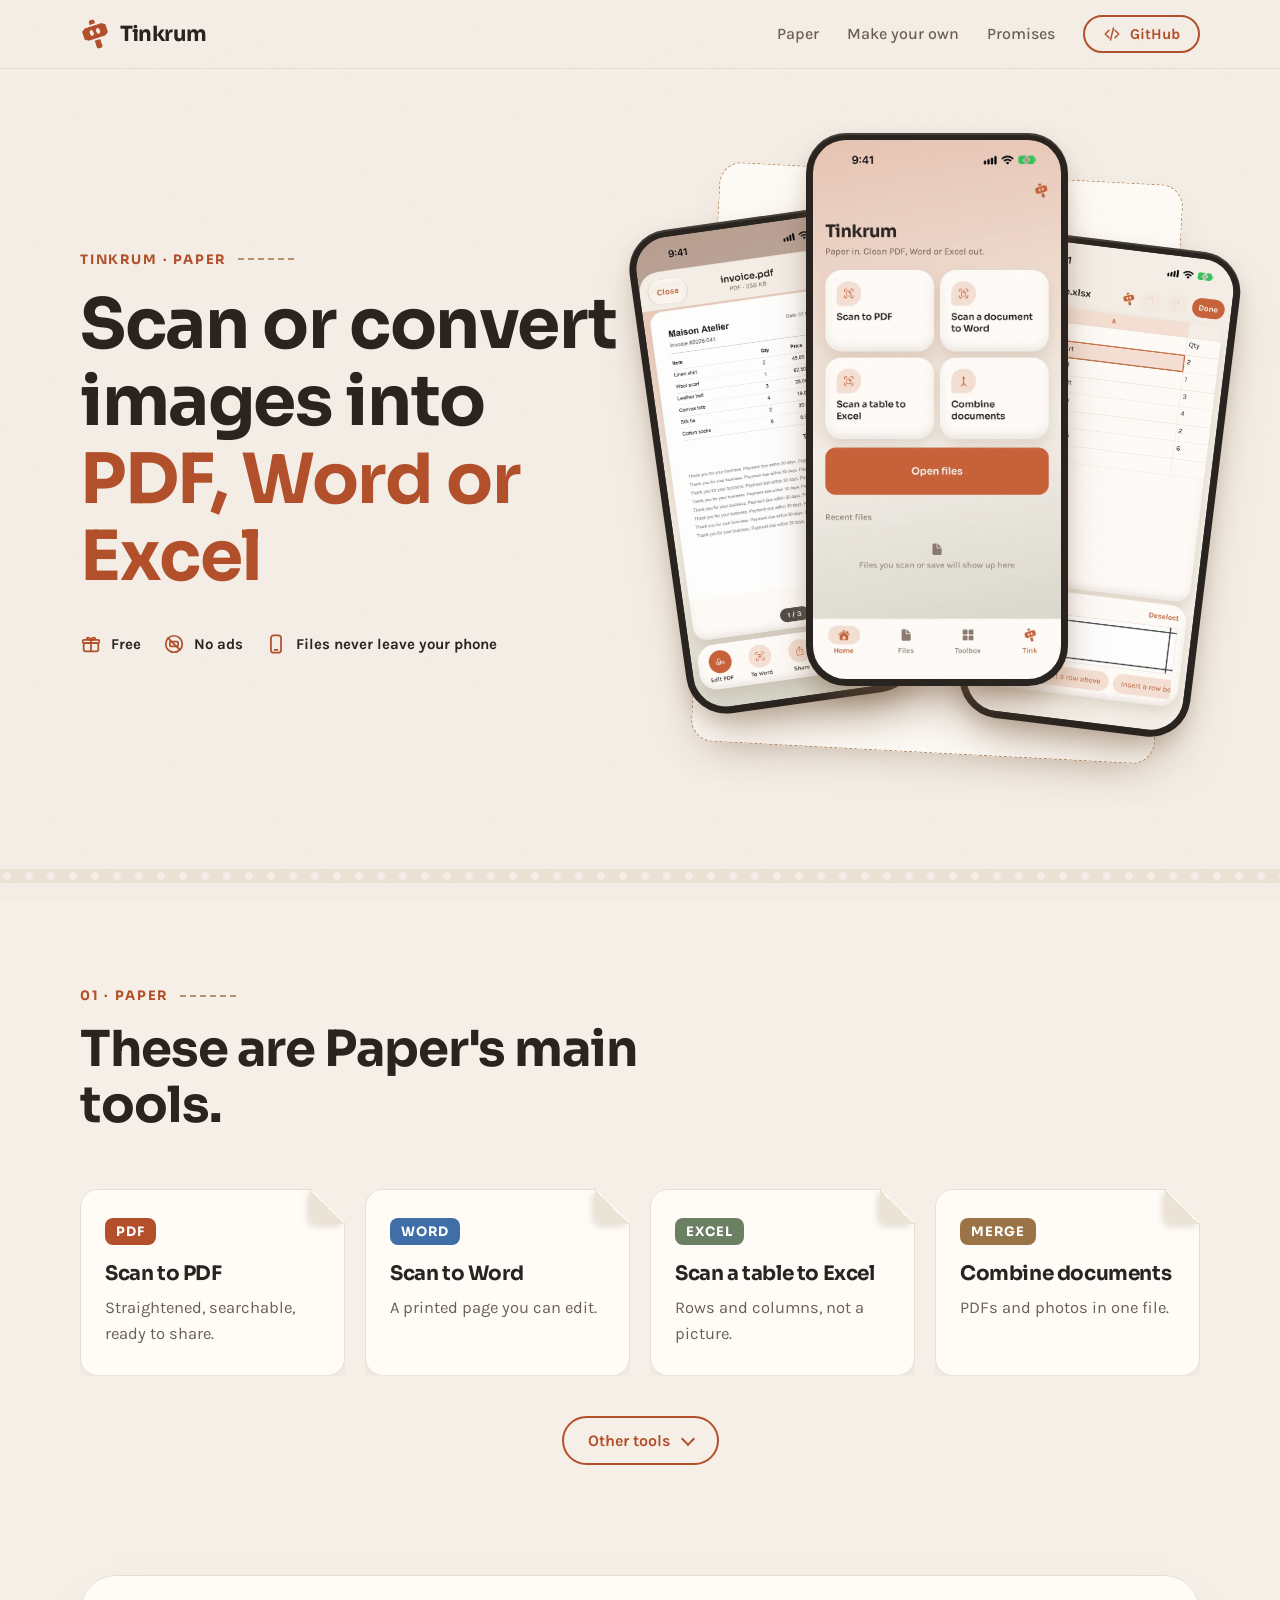
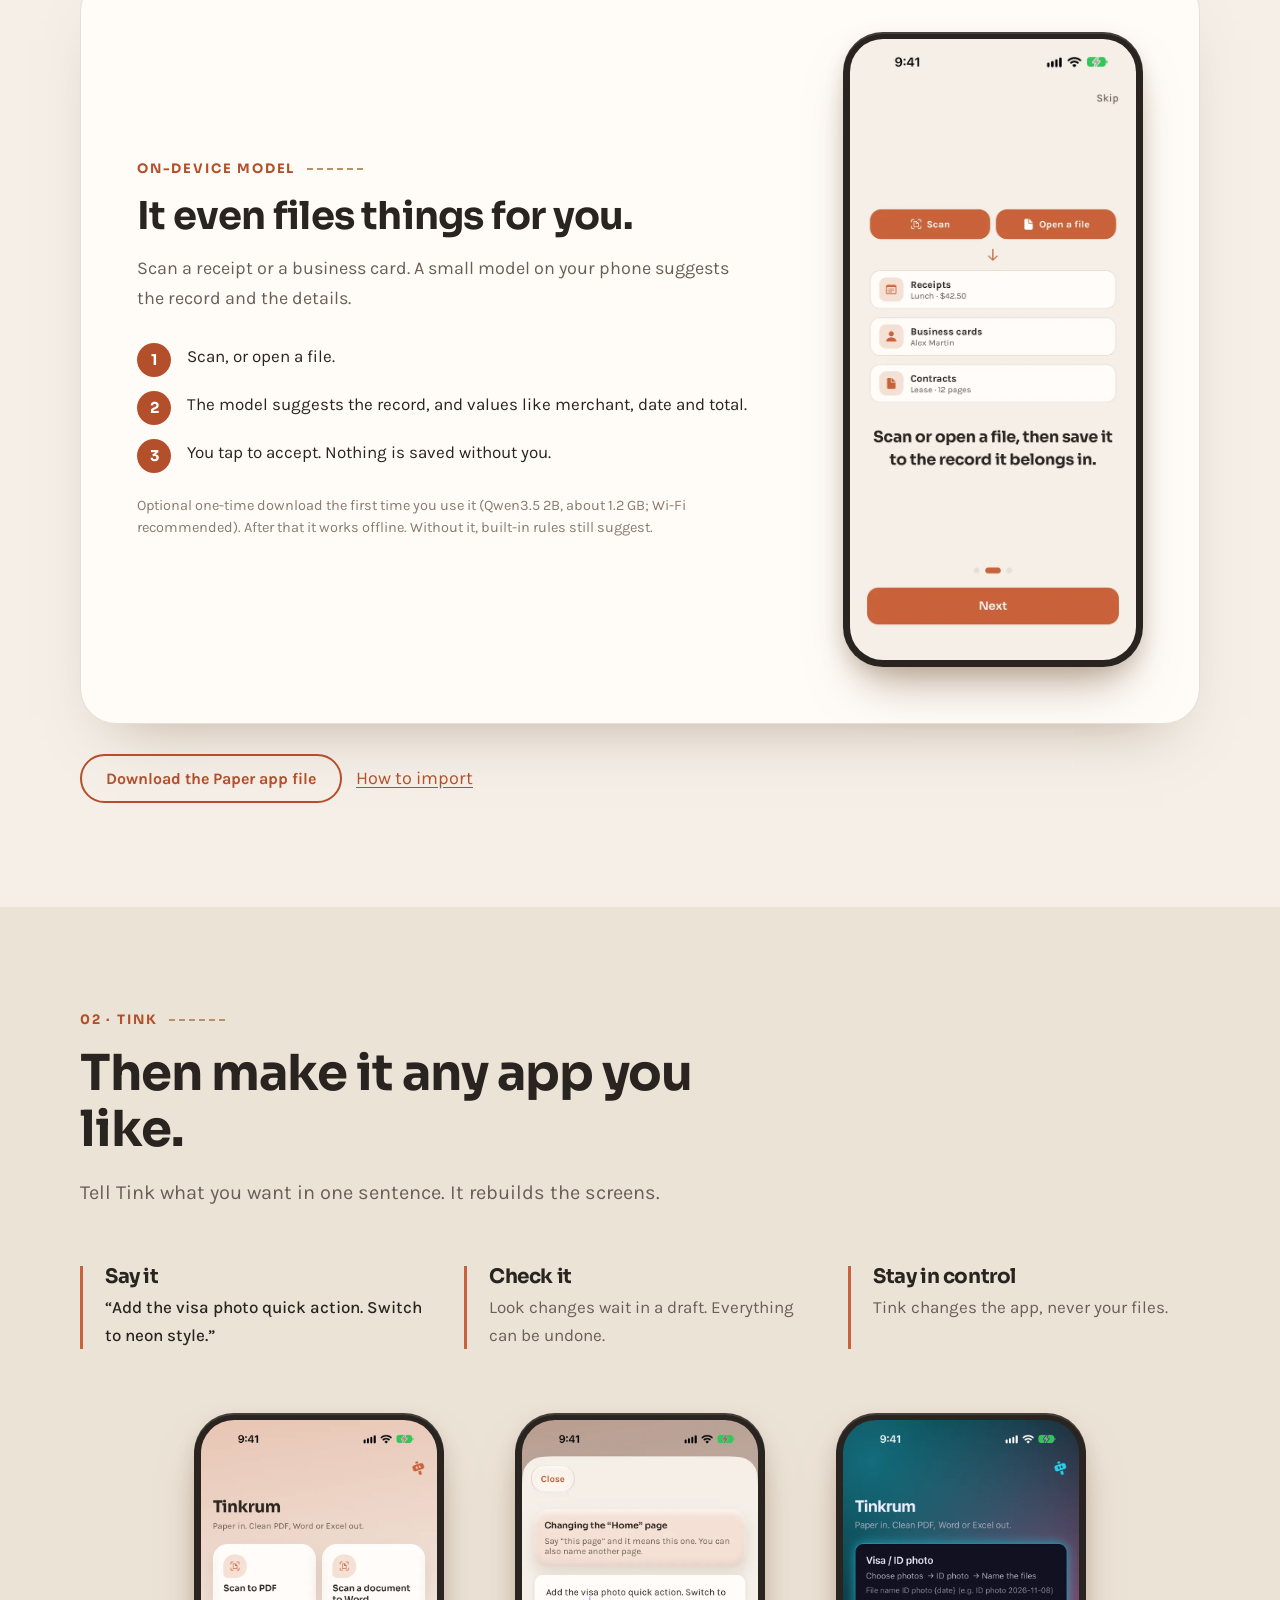
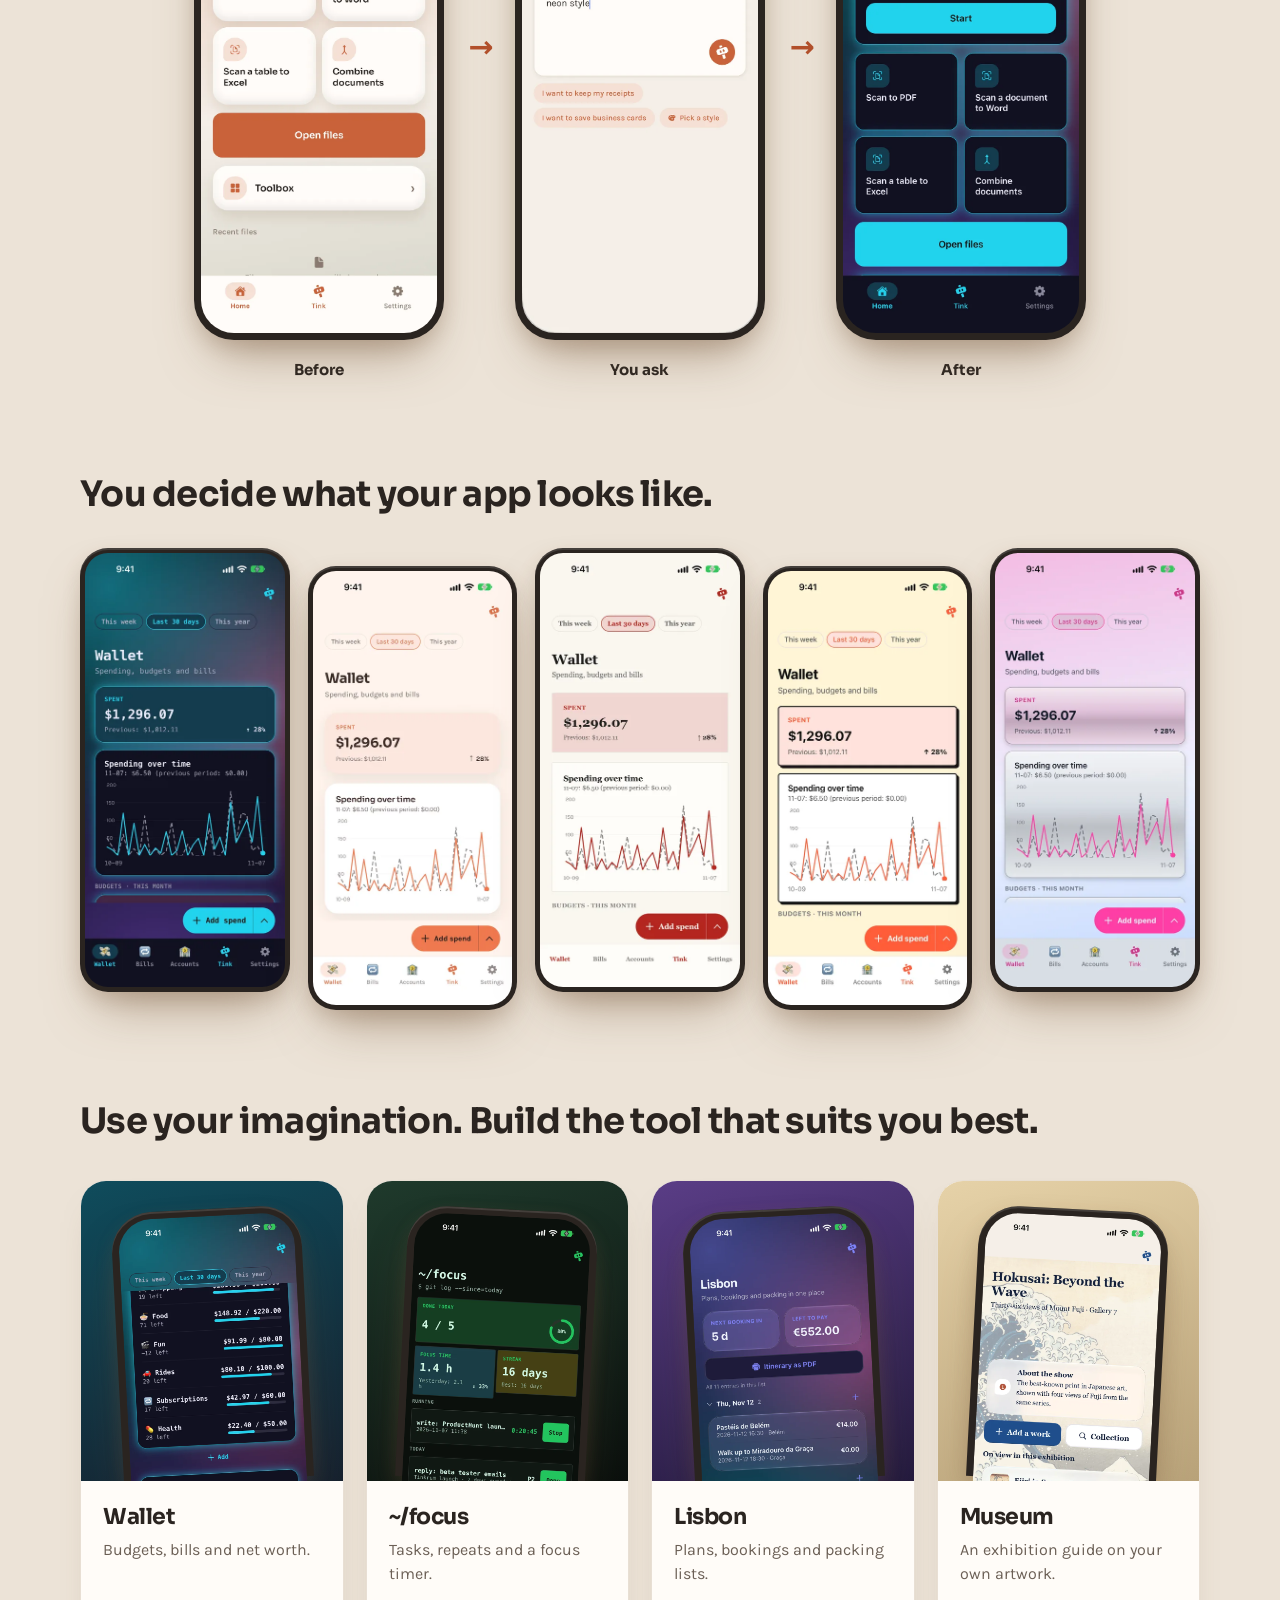
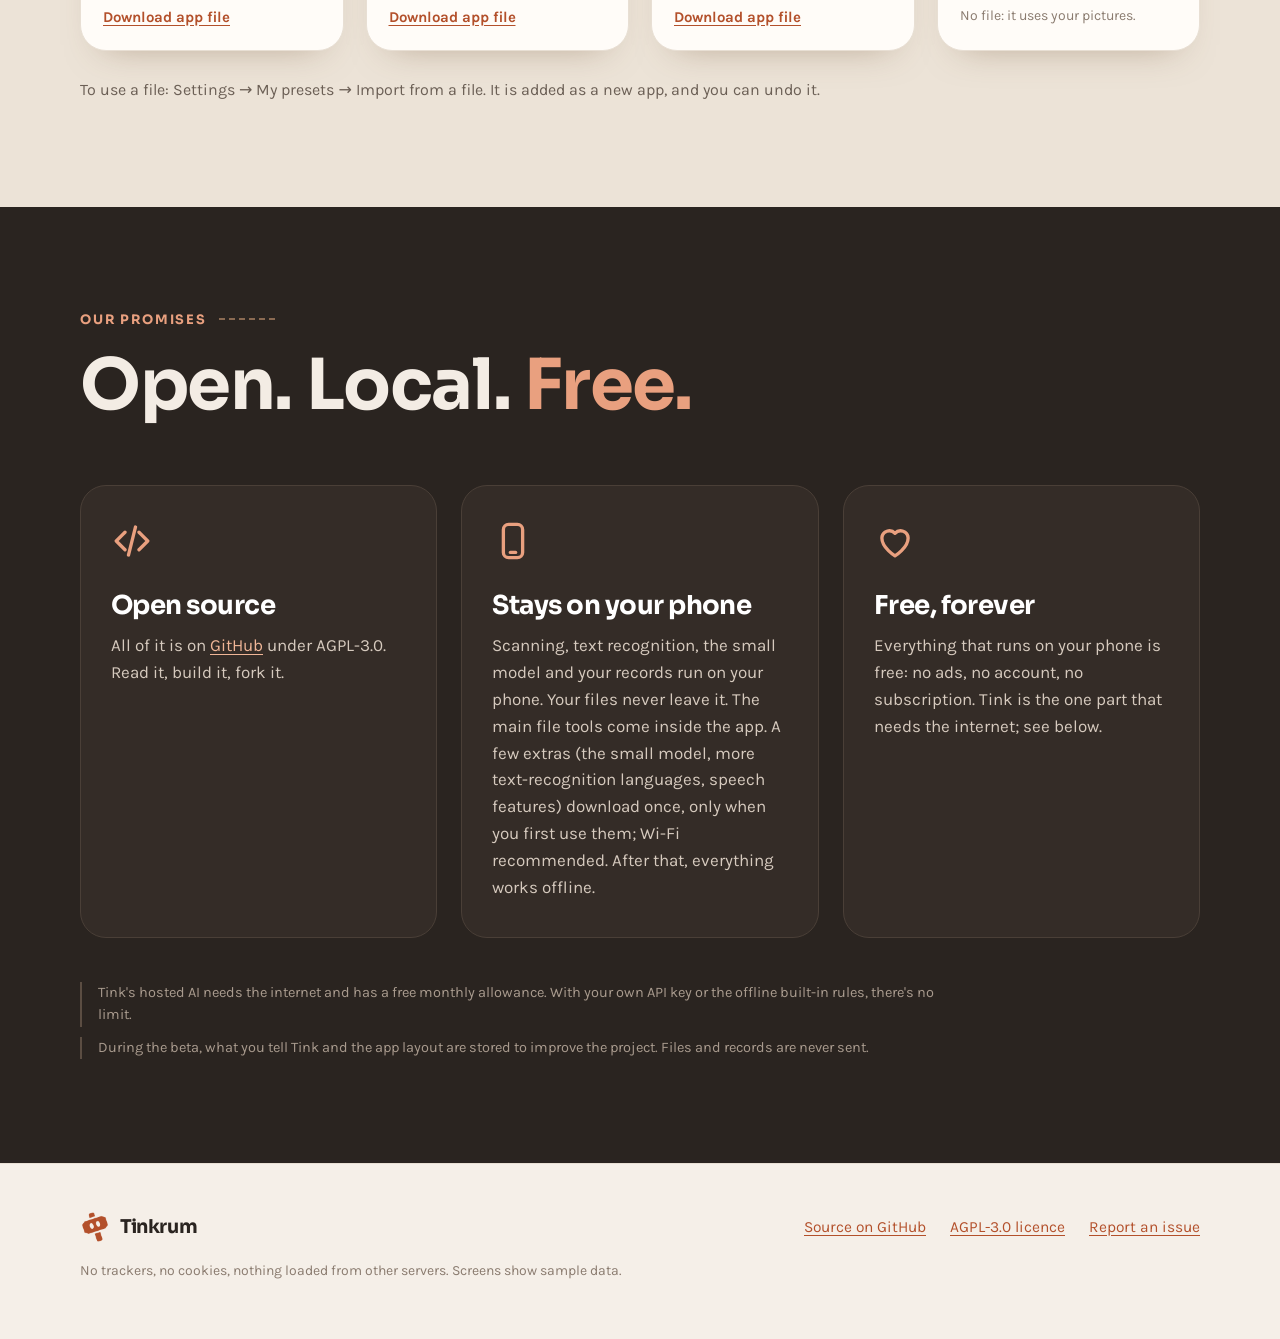
==== index.html @ 0f9876f6 "Match the app: the on-device model is about 1.2 GB Co-Authored-By: Claude Opus 5.5 <noreply@anthropi" ====
<!doctype html>
<html lang="en">
<head>
  <meta charset="utf-8">
  <meta name="viewport" content="width=device-width, initial-scale=1">
  <title>Tinkrum — Scan or convert images into PDF, Word or Excel</title>
  <meta name="description" content="Tinkrum is a free, open-source phone app. Scan paper into clean PDF, Word and Excel files, all on your phone, then describe any other app you want it to become.">
  <meta name="theme-color" content="#f5efe8">
  <link rel="icon" href="assets/img/logo-mark.png" type="image/png">
  <link rel="preload" href="assets/fonts/Sora_700Bold.woff" as="font" type="font/woff" crossorigin>
  <link rel="stylesheet" href="styles.css?v=2">
</head>
<body>

<svg width="0" height="0" style="position:absolute" aria-hidden="true" focusable="false">
  <defs>
    <symbol id="i-code" viewBox="0 0 24 24" fill="none" stroke="currentColor" stroke-width="1.9" stroke-linecap="round" stroke-linejoin="round"><path d="M8 7l-5 5 5 5M16 7l5 5-5 5M14 4l-4 16"/></symbol>
    <symbol id="i-phone" viewBox="0 0 24 24" fill="none" stroke="currentColor" stroke-width="1.9" stroke-linecap="round" stroke-linejoin="round"><rect x="6.5" y="2.5" width="11" height="19" rx="3"/><path d="M10.5 18.5h3"/></symbol>
    <symbol id="i-gift" viewBox="0 0 24 24" fill="none" stroke="currentColor" stroke-width="1.9" stroke-linecap="round" stroke-linejoin="round"><rect x="4" y="11" width="16" height="9" rx="2"/><rect x="3" y="7.5" width="18" height="3.5" rx="1.2"/><path d="M12 7.5V20M12 7.5C10.6 4 6.8 4.6 7.6 6.6c.5 1.2 4.4.9 4.4.9zM12 7.5c1.4-3.5 5.2-2.9 4.4-.9-.5 1.2-4.4.9-4.4.9z"/></symbol>
    <symbol id="i-noads" viewBox="0 0 24 24" fill="none" stroke="currentColor" stroke-width="1.9" stroke-linecap="round" stroke-linejoin="round"><circle cx="12" cy="12" r="9"/><rect x="7.5" y="9.5" width="9" height="5" rx="1"/><path d="M5.6 5.6l12.8 12.8"/></symbol>
    <symbol id="i-heart" viewBox="0 0 24 24" fill="none" stroke="currentColor" stroke-width="1.9" stroke-linecap="round" stroke-linejoin="round"><path d="M12 20.5s-7.5-4.6-7.5-10.2A4.3 4.3 0 0 1 12 7.6a4.3 4.3 0 0 1 7.5 2.7c0 5.6-7.5 10.2-7.5 10.2z"/></symbol>
  </defs>
</svg>

<header class="nav">
  <div class="wrap">
    <a class="brand" href="#top"><img src="assets/img/logo-mark.png" alt="" width="30" height="30">Tinkrum</a>
    <a class="link" href="#paper">Paper</a>
    <a class="link" href="#tink">Make your own</a>
    <a class="link" href="#promises">Promises</a>
    <a class="btn small" href="https://github.com/stonetech-pxia/morphing-app"><svg><use href="#i-code"/></svg>GitHub</a>
  </div>
</header>

<main id="top">

  <!-- ─────────── hero ─────────── -->
  <section class="hero">
    <div class="wrap">
      <div>
        <p class="kicker">Tinkrum · Paper</p>
        <h1>Scan or convert images into <em>PDF, Word or Excel</em></h1>
        <ul class="trust">
          <li><svg><use href="#i-gift"/></svg>Free</li>
          <li><svg><use href="#i-noads"/></svg>No ads</li>
          <li><svg><use href="#i-phone"/></svg>Files never leave your phone</li>
        </ul>
      </div>

      <div class="stack" aria-label="Screens from the Paper app: home, PDF preview and spreadsheet editor">
        <figure class="phone p2"><img src="assets/img/paper-pdf.webp" width="640" height="1391" alt="A scanned invoice open in the PDF preview, with Edit, Share and Save buttons underneath"></figure>
        <figure class="phone p3"><img src="assets/img/paper-excel.webp" width="640" height="1391" alt="A scanned table opened as a spreadsheet, with one cell selected for editing"></figure>
        <figure class="phone p1"><img src="assets/img/paper-home.webp" width="640" height="1391" alt="The Paper home screen: Scan to PDF, Scan a document to Word, Scan a table to Excel, Combine documents, and Open files"></figure>
      </div>
    </div>
  </section>

  <hr class="tear">

  <!-- ─────────── 01 Paper ─────────── -->
  <section class="sec" id="paper">
    <div class="wrap">
      <div class="sec-head">
        <p class="kicker">01 · Paper</p>
        <h2>These are Paper's main tools.</h2>
      </div>

      <div class="formats">
        <article class="format">
          <span class="tag">PDF</span>
          <h3>Scan to PDF</h3>
          <p>Straightened, searchable, ready to share.</p>
        </article>
        <article class="format">
          <span class="tag">WORD</span>
          <h3>Scan to Word</h3>
          <p>A printed page you can edit.</p>
        </article>
        <article class="format">
          <span class="tag">EXCEL</span>
          <h3>Scan a table to Excel</h3>
          <p>Rows and columns, not a picture.</p>
        </article>
        <article class="format">
          <span class="tag">MERGE</span>
          <h3>Combine documents</h3>
          <p>PDFs and photos in one file.</p>
        </article>
      </div>

      <details class="more">
        <summary class="btn">Other tools</summary>
        <div class="toolsets">
          <h4 class="tools-h">PDF</h4>
          <div class="toolgrid">
            <article class="format mini"><h3>Merge PDFs</h3><p>Combine PDFs into one, in the order you choose.</p></article>
            <article class="format mini"><h3>PDFs and images into one</h3><p>Mix PDFs and photos into a single PDF.</p></article>
            <article class="format mini"><h3>Images to PDF</h3><p>Put your photos into one PDF.</p></article>
            <article class="format mini"><h3>Scan photos to PDF</h3><p>Turn photos of paper into straight PDF pages.</p></article>
            <article class="format mini"><h3>Word / Excel / PPT to PDF</h3><p>Office files to PDF. On Android, Word only.</p></article>
            <article class="format mini"><h3>Make PDF smaller</h3><p>Shrink a PDF to a size you set. Text stays selectable.</p></article>
            <article class="format mini"><h3>Arrange pages</h3><p>Pick, remove, reorder and rotate pages.</p></article>
            <article class="format mini"><h3>Keep pages</h3><p>Keep only some pages: odd, even or a range.</p></article>
            <article class="format mini"><h3>Rotate pages</h3><p>Turn some or all pages clockwise.</p></article>
            <article class="format mini"><h3>Split</h3><p>Cut a PDF every N pages, or by page ranges.</p></article>
            <article class="format mini"><h3>Page numbers</h3><p>Add page numbers to every page.</p></article>
            <article class="format mini"><h3>Fill in a form</h3><p>Type into a PDF form on your phone.</p></article>
            <article class="format mini"><h3>Sign a PDF</h3><p>Draw or pick a signature and place it on a page.</p></article>
            <article class="format mini"><h3>PDF to images</h3><p>Save every page as a JPG.</p></article>
            <article class="format mini"><h3>Get text</h3><p>Read a PDF's text, scanned pages too.</p></article>
            <article class="format mini"><h3>Remove a password</h3><p>Type the password, get a PDF without one.</p></article>
            <article class="format mini"><h3>Add a password</h3><p>Lock a PDF. The password is never saved.</p></article>
            <article class="format mini"><h3>Text stamp</h3><p>Stamp text like COPY or Confidential on pages.</p></article>
            <article class="format mini"><h3>Records to a PDF report</h3><p>Turn your records into a PDF report, list or receipt.</p></article>
          </div>
          <h4 class="tools-h">Images</h4>
          <div class="toolgrid">
            <article class="format mini"><h3>Mark up photo</h3><p>Add text, arrows, boxes and drawing.</p></article>
            <article class="format mini"><h3>Adjust photo</h3><p>Auto-fix colour, or set brightness and contrast.</p></article>
            <article class="format mini"><h3>Remove background</h3><p>Keep the subject on a transparent or solid background.</p></article>
            <article class="format mini"><h3>Compress photos</h3><p>Shrink photos to a size you choose.</p></article>
            <article class="format mini"><h3>Convert format</h3><p>Turn HEIC, PNG or WebP into JPG, PNG or WebP.</p></article>
            <article class="format mini"><h3>HEIC to JPG</h3><p>Turn iPhone HEIC photos into JPG.</p></article>
            <article class="format mini"><h3>Resize</h3><p>Make photos smaller by edge, width or percent.</p></article>
            <article class="format mini"><h3>Crop</h3><p>Frame each photo, with a locked ratio if you like.</p></article>
            <article class="format mini"><h3>Rotate or flip</h3><p>Turn or mirror photos.</p></article>
            <article class="format mini"><h3>Remove location</h3><p>Strip location and camera info.</p></article>
            <article class="format mini"><h3>Long image</h3><p>Stack screenshots into one long image.</p></article>
            <article class="format mini"><h3>Photo grid</h3><p>Arrange photos in a 2 to 4 column grid.</p></article>
            <article class="format mini"><h3>Animated GIF</h3><p>Turn photos into a looping GIF.</p></article>
            <article class="format mini"><h3>Hide parts</h3><p>Blur or black out names, numbers or faces.</p></article>
            <article class="format mini"><h3>Watermark</h3><p>Put text in a corner or repeat it across.</p></article>
            <article class="format mini"><h3>ID photo</h3><p>Frame your face, get the official size.</p></article>
            <article class="format mini"><h3>ID photos to print</h3><p>Lay ID photos out on a sheet to print.</p></article>
            <article class="format mini"><h3>Straighten photos of paper</h3><p>Find the page edges and straighten the photo.</p></article>
          </div>
          <h4 class="tools-h">Video</h4>
          <div class="toolgrid">
            <article class="format mini"><h3>Export SRT captions</h3><p>Turn speech into a .srt subtitle file.</p></article>
            <article class="format mini"><h3>Change video speed</h3><p>Play from 0.5× to 4× and export an MP4.</p></article>
            <article class="format mini"><h3>Crop video to a shape</h3><p>Center-crop to 9:16, 1:1, 4:5 or 16:9.</p></article>
            <article class="format mini"><h3>Rotate video</h3><p>Turn a video by 90, 180 or 270 degrees.</p></article>
            <article class="format mini"><h3>Change background music</h3><p>Use your own music as the soundtrack.</p></article>
            <article class="format mini"><h3>Remove video sound</h3><p>Export an MP4 with no sound.</p></article>
            <article class="format mini"><h3>Save a video frame</h3><p>Pick a moment and save it as a JPG.</p></article>
            <article class="format mini"><h3>Join videos</h3><p>Put videos together in the order you choose.</p></article>
            <article class="format mini"><h3>Make videos smaller</h3><p>Shrink to a size or quality you choose.</p></article>
            <article class="format mini"><h3>Convert to MP4</h3><p>Make MOV and HEVC videos open anywhere.</p></article>
            <article class="format mini"><h3>Trim a video</h3><p>Keep only the part you pick.</p></article>
            <article class="format mini"><h3>Video to GIF</h3><p>Pick a clip and turn it into a GIF.</p></article>
          </div>
          <h4 class="tools-h">Audio</h4>
          <div class="toolgrid">
            <article class="format mini"><h3>Reduce speech noise</h3><p>Clean background noise out of speech.</p></article>
            <article class="format mini"><h3>Adjust volume</h3><p>Even out the volume, or set it in dB.</p></article>
            <article class="format mini"><h3>Speech to text</h3><p>Turn a recording into text on your phone.</p></article>
            <article class="format mini"><h3>Record</h3><p>Record audio on your phone.</p></article>
            <article class="format mini"><h3>Make audio smaller</h3><p>Shrink recordings to a size or quality.</p></article>
            <article class="format mini"><h3>Convert audio</h3><p>Convert recordings to M4A, MP3 or WAV.</p></article>
            <article class="format mini"><h3>Trim audio</h3><p>Keep only the part you pick on a waveform.</p></article>
            <article class="format mini"><h3>Join recordings</h3><p>Put recordings together in order.</p></article>
            <article class="format mini"><h3>Text to speech</h3><p>Read text aloud and save it as audio.</p></article>
            <article class="format mini"><h3>Sound from a video</h3><p>Save only the sound of a video.</p></article>
          </div>
          <h4 class="tools-h">Text</h4>
          <div class="toolgrid">
            <article class="format mini"><h3>Text from photos</h3><p>Read printed text from photos.</p></article>
            <article class="format mini"><h3>Scan and get text</h3><p>Scan a page and get its text.</p></article>
            <article class="format mini"><h3>Translate text</h3><p>Translate text on your phone, in 20 languages.</p></article>
            <article class="format mini"><h3>Translate text in photos</h3><p>Read the text in a photo, then translate it.</p></article>
            <article class="format mini"><h3>Translate a PDF</h3><p>Translate the text in a PDF.</p></article>
            <article class="format mini"><h3>Text to PDF</h3><p>Turn typed or pasted text into a PDF.</p></article>
          </div>
          <h4 class="tools-h">ZIP</h4>
          <div class="toolgrid">
            <article class="format mini"><h3>ZIP files</h3><p>Pack any files into one ZIP.</p></article>
            <article class="format mini"><h3>ZIP photos</h3><p>Pack photos into one ZIP.</p></article>
            <article class="format mini"><h3>Unzip</h3><p>Take the files out of a ZIP.</p></article>
          </div>
          <h4 class="tools-h">QR codes</h4>
          <div class="toolgrid">
            <article class="format mini"><h3>Make a QR code</h3><p>Turn a link or text into a QR code.</p></article>
            <article class="format mini"><h3>Wi-Fi QR code</h3><p>Share your Wi-Fi with a scan.</p></article>
            <article class="format mini"><h3>Read a QR code</h3><p>Read QR codes in photos and screenshots.</p></article>
          </div>
        </div>
      </details>

      <div class="model">
        <div>
          <p class="kicker">On-device model</p>
          <h3>It even files things for you.</h3>
          <p class="lede">Scan a receipt or a business card. A small model on your phone suggests the record and the details.</p>
          <ol class="steps">
            <li><span>Scan, or open a file.</span></li>
            <li><span>The model suggests the record, and values like merchant, date and total.</span></li>
            <li><span>You tap to accept. Nothing is saved without you.</span></li>
          </ol>
          <p class="fine">Optional one-time download the first time you use it (Qwen3.5 2B, about 1.2&nbsp;GB; Wi-Fi recommended). After that it works offline. Without it, built-in rules still suggest.</p>
        </div>
        <figure class="phone"><img src="assets/img/records.webp" width="640" height="1391" alt="Intro screen: scan or open a file, then save it to the record it belongs in. Records shown: Receipts, Business cards, Contracts" loading="lazy"></figure>
      </div>

      <div class="getfile">
        <a class="btn" href="assets/apps/tinkrum-app-clay.json" download>Download the Paper app file</a>
        <a href="#import">How to import</a>
      </div>
    </div>
  </section>

  <!-- ─────────── 02 Tink ─────────── -->
  <section class="sec tink" id="tink">
    <div class="wrap">
      <div class="sec-head">
        <p class="kicker">02 · Tink</p>
        <h2>Then make it any app you like.</h2>
        <p class="lede">Tell Tink what you want in one sentence. It rebuilds the screens.</p>
      </div>

      <ul class="points">
        <li>
          <h3>Say it</h3>
          <p><q>Add the visa photo quick action. Switch to neon style.</q></p>
        </li>
        <li>
          <h3>Check it</h3>
          <p>Look changes wait in a draft. Everything can be undone.</p>
        </li>
        <li>
          <h3>Stay in control</h3>
          <p>Tink changes the app, never your files.</p>
        </li>
      </ul>

      <div class="trio">
        <figure>
          <div class="phone"><img src="assets/img/tink-before-v2.webp" width="640" height="1391" alt="The Paper home screen before the change: four scan buttons, Open files and a Toolbox row" loading="lazy"></div>
          <figcaption>Before</figcaption>
        </figure>
        <figure>
          <div class="phone"><img src="assets/img/tink-ask-v2.webp" width="640" height="1391" alt="The Tink panel with two instructions typed in one sentence: Add the visa photo quick action. Switch to neon style" loading="lazy"></div>
          <figcaption>You ask</figcaption>
        </figure>
        <figure>
          <div class="phone"><img src="assets/img/tink-after-v2.webp" width="640" height="1391" alt="The same home screen after both changes: a neon look and a new Visa / ID photo card with a Start button at the top" loading="lazy"></div>
          <figcaption>After</figcaption>
        </figure>
      </div>

      <div class="looks">
        <h3>You decide what your app looks like.</h3>
        <div class="looks-row">
          <figure class="phone"><img src="assets/img/skin-neon.webp" width="420" height="913" alt="Wallet in a neon look" loading="lazy"></figure>
          <figure class="phone"><img src="assets/img/skin-pastel.webp" width="420" height="913" alt="Wallet in a pastel look" loading="lazy"></figure>
          <figure class="phone"><img src="assets/img/skin-editorial.webp" width="420" height="913" alt="Wallet in an editorial look" loading="lazy"></figure>
          <figure class="phone"><img src="assets/img/skin-brutalist.webp" width="420" height="913" alt="Wallet in a brutalist look" loading="lazy"></figure>
          <figure class="phone"><img src="assets/img/skin-y2k.webp" width="420" height="913" alt="Wallet in a Y2K chrome look" loading="lazy"></figure>
        </div>
      </div>

      <div class="made">
        <h3>Use your imagination. Build the tool that suits you best.</h3>
        <div class="apps">
          <article class="app">
            <div class="stage s-wallet"><div class="phone"><img src="assets/img/app-wallet.webp" width="640" height="1391" alt="Wallet: budgets per category, with what is spent and what is left" loading="lazy"></div></div>
            <div class="body">
              <h4>Wallet</h4>
              <p>Budgets, bills and net worth.</p>
              <a class="dl" href="assets/apps/tinkrum-app-wallet.json" download>Download app file</a>
            </div>
          </article>
          <article class="app">
            <div class="stage s-focus"><div class="phone"><img src="assets/img/app-focus.webp" width="640" height="1391" alt="~/focus: today's tasks with Done buttons and a focus timer" loading="lazy"></div></div>
            <div class="body">
              <h4>~/focus</h4>
              <p>Tasks, repeats and a focus timer.</p>
              <a class="dl" href="assets/apps/tinkrum-app-focus.json" download>Download app file</a>
            </div>
          </article>
          <article class="app">
            <div class="stage s-lisbon"><div class="phone"><img src="assets/img/app-lisbon.webp" width="640" height="1391" alt="Lisbon trip: bookings, the next booking countdown and a day-by-day itinerary" loading="lazy"></div></div>
            <div class="body">
              <h4>Lisbon</h4>
              <p>Plans, bookings and packing lists.</p>
              <a class="dl" href="assets/apps/tinkrum-app-trip.json" download>Download app file</a>
            </div>
          </article>
          <article class="app">
            <div class="stage s-museum"><div class="phone"><img src="assets/img/app-museum.webp" width="640" height="1391" alt="An exhibition guide, Hokusai: Beyond the Wave, with a woodblock print as the page backdrop" loading="lazy"></div></div>
            <div class="body">
              <h4>Museum</h4>
              <p>An exhibition guide on your own artwork.</p>
              <p class="dl none">No file: it uses your pictures.</p>
            </div>
          </article>
        </div>
        <p class="import-note" id="import">To use a file: Settings → My presets → Import from a file. It is added as a new app, and you can undo it.</p>
      </div>
    </div>
  </section>

  <!-- ─────────── promises ─────────── -->
  <section class="sec promises" id="promises">
    <div class="wrap">
      <div class="sec-head">
        <p class="kicker">Our promises</p>
        <h2>Open. Local. <span>Free.</span></h2>
      </div>

      <div class="pgrid">
        <article class="pcard">
          <svg><use href="#i-code"/></svg>
          <h3>Open source</h3>
          <p>All of it is on <a href="https://github.com/stonetech-pxia/morphing-app">GitHub</a> under AGPL-3.0. Read it, build it, fork it.</p>
        </article>
        <article class="pcard">
          <svg><use href="#i-phone"/></svg>
          <h3>Stays on your phone</h3>
          <p>Scanning, text recognition, the small model and your records run on your phone. Your files never leave it. The main file tools come inside the app. A few extras (the small model, more text-recognition languages, speech features) download once, only when you first use them; Wi-Fi recommended. After that, everything works offline.</p>
        </article>
        <article class="pcard">
          <svg><use href="#i-heart"/></svg>
          <h3>Free, forever</h3>
          <p>Everything that runs on your phone is free: no ads, no account, no subscription. Tink is the one part that needs the internet; see below.</p>
        </article>
      </div>

      <div class="notes">
        <p>Tink's hosted AI needs the internet and has a free monthly allowance. With your own API key or the offline built-in rules, there's no limit.</p>
        <p>During the beta, what you tell Tink and the app layout are stored to improve the project. Files and records are never sent.</p>
      </div>
    </div>
  </section>
</main>

<footer class="foot">
  <div class="wrap">
    <a class="brand" href="#top"><img src="assets/img/logo-mark.png" alt="" width="30" height="30">Tinkrum</a>
    <nav>
      <a href="https://github.com/stonetech-pxia/morphing-app">Source on GitHub</a>
      <a href="https://github.com/stonetech-pxia/morphing-app/blob/main/LICENSE">AGPL-3.0 licence</a>
      <a href="https://github.com/stonetech-pxia/morphing-app/issues">Report an issue</a>
    </nav>
    <small>No trackers, no cookies, nothing loaded from other servers. Screens show sample data.</small>
  </div>
</footer>

</body>
</html>
---- styles.css ----
/* Tinkrum site — "paper" style.
   Colours are the app's Clay tokens (packages/core/src/theme.ts); fonts are the app's own (Sora + Karla),
   served from this folder, so the page makes no third-party requests. */

@font-face { font-family: 'Sora'; font-weight: 600; font-display: swap; src: url('assets/fonts/Sora_600SemiBold.woff') format('woff'); }
@font-face { font-family: 'Sora'; font-weight: 700; font-display: swap; src: url('assets/fonts/Sora_700Bold.woff') format('woff'); }
@font-face { font-family: 'Karla'; font-weight: 400; font-display: swap; src: url('assets/fonts/Karla_400Regular.woff') format('woff'); }
@font-face { font-family: 'Karla'; font-weight: 500; font-display: swap; src: url('assets/fonts/Karla_500Medium.woff') format('woff'); }
@font-face { font-family: 'Karla'; font-weight: 700; font-display: swap; src: url('assets/fonts/Karla_700Bold.woff') format('woff'); }

:root {
  --paper: #f5efe8;
  --paper-deep: #ece3d7;
  --card: #fffcf8;
  --ink: #2a2420;
  --muted: #6b5f55;
  --caption: #8a7b6f;
  --line: #e8dfd4;
  --clay: #b3502b; /* the app's terracotta, one step darker so text on paper passes AA */
  --clay-bright: #c8623a;
  --sage: #6b7f62;
  --sand: #b8926a;
  --shadow: 120, 90, 60;
  --radius: 26px;
  --wrap: 1120px;
  --display: 'Sora', ui-rounded, 'Avenir Next', system-ui, sans-serif;
  --body: 'Karla', ui-rounded, 'Avenir Next', system-ui, sans-serif;
}

* { box-sizing: border-box; }
html { scroll-behavior: smooth; scroll-padding-top: 84px; }
body {
  margin: 0;
  background: var(--paper);
  color: var(--ink);
  font: 400 18px/1.62 var(--body);
  -webkit-font-smoothing: antialiased;
  text-rendering: optimizeLegibility;
}
/* a little paper grain over everything */
body::before {
  content: '';
  position: fixed; inset: 0; z-index: 100; pointer-events: none;
  opacity: .5; mix-blend-mode: multiply;
  background-image: url("data:image/svg+xml;utf8,<svg xmlns='http://www.w3.org/2000/svg' width='220' height='220'><filter id='n'><feTurbulence type='fractalNoise' baseFrequency='.85' numOctaves='2' stitchTiles='stitch'/><feColorMatrix values='0 0 0 0 .47  0 0 0 0 .35  0 0 0 0 .24  0 0 0 .09 0'/></filter><rect width='100%' height='100%' filter='url(%23n)'/></svg>");
}
img { max-width: 100%; }
figure { margin: 0; }
a { color: var(--clay); text-underline-offset: 3px; }
a:hover { color: var(--ink); }
h1, h2, h3 { font-family: var(--display); font-weight: 700; line-height: 1.12; letter-spacing: -.02em; margin: 0; }
p { margin: 0; }
.wrap { width: min(var(--wrap), 100% - 40px); margin-inline: auto; }
.sr { position: absolute; width: 1px; height: 1px; overflow: hidden; clip: rect(0 0 0 0); white-space: nowrap; }

/* ───────── nav ───────── */
.nav { position: sticky; top: 0; z-index: 50; background: rgba(245, 239, 232, .86); backdrop-filter: blur(14px); -webkit-backdrop-filter: blur(14px); border-bottom: 1px solid var(--line); }
.nav .wrap { display: flex; align-items: center; gap: 28px; height: 68px; }
.brand { display: flex; align-items: center; gap: 10px; font: 700 21px var(--display); letter-spacing: -.02em; color: var(--ink); text-decoration: none; margin-right: auto; }
.brand img { width: 30px; height: 30px; }
.nav a.link { color: var(--muted); text-decoration: none; font-weight: 500; font-size: 16px; }
.nav a.link:hover { color: var(--ink); }

/* ───────── buttons, chips ───────── */
.btn { display: inline-flex; align-items: center; gap: 9px; padding: 13px 24px; border-radius: 999px; font: 700 16px var(--body); text-decoration: none; border: 2px solid var(--clay); color: var(--clay); background: transparent; transition: transform .15s, box-shadow .15s, background .15s; }
.btn:hover { transform: translateY(-1px); color: var(--clay); box-shadow: 0 8px 20px rgba(var(--shadow), .18); }
.btn.small { padding: 8px 18px; font-size: 15px; }
.btn svg { width: 18px; height: 18px; }
.kicker { font: 700 13px var(--display); letter-spacing: .14em; text-transform: uppercase; color: var(--clay); margin-bottom: 18px; display: flex; align-items: center; gap: 12px; }
.kicker::after { content: ''; height: 0; width: 56px; border-top: 2px dashed var(--sand); }

/* ───────── phone frame ───────── */
.phone { position: relative; width: 100%; padding: 7px; border-radius: 40px; background: #2a2420; box-shadow: 0 2px 0 rgba(255, 255, 255, .12) inset, 0 28px 50px -18px rgba(var(--shadow), .55), 0 8px 18px rgba(var(--shadow), .18); }
.phone img { display: block; width: 100%; height: auto; border-radius: 33px; background: var(--card); }

/* ───────── hero ───────── */
.hero { padding: 64px 0 96px; overflow: hidden; }
.hero .wrap { display: grid; grid-template-columns: minmax(0, 1.02fr) minmax(0, 1fr); gap: 56px; align-items: center; }
.hero h1 { font-size: clamp(2.5rem, 5.4vw, 4.4rem); }
.hero h1 em { font-style: normal; color: var(--clay); }
.lede { color: var(--muted); font-size: 20px; max-width: 34em; margin-top: 24px; }
.trust { list-style: none; padding: 0; margin: 38px 0 0; display: flex; flex-wrap: wrap; gap: 10px 22px; }
.trust li { display: flex; align-items: center; gap: 9px; font: 700 15px var(--body); color: var(--ink); }
.trust svg { width: 22px; height: 22px; color: var(--clay); flex: none; }

.stack { position: relative; height: 640px; }
.stack::before { /* the sheet of paper the phones lie on */
  content: ''; position: absolute; inset: 40px 6% 20px 6%; border-radius: 22px; background: var(--card); border: 1.5px dashed var(--sand);
  transform: rotate(3deg); box-shadow: 0 20px 40px -20px rgba(var(--shadow), .35);
}
.stack .phone { position: absolute; width: 232px; }
.stack .p1 { left: 50%; top: 0; width: 262px; margin-left: -131px; z-index: 3; }
.stack .p2 { left: -3%; top: 84px; z-index: 2; transform: rotate(-8deg); }
.stack .p3 { right: -3%; top: 108px; z-index: 1; transform: rotate(7deg); }

/* ───────── sections ───────── */
section { position: relative; }
.sec { padding: 104px 0; }
.sec-head { max-width: 44rem; }
.sec-head h2 { font-size: clamp(2rem, 4vw, 3.1rem); }
.sec-head .lede { margin-top: 20px; }
.tear { height: 14px; border: 0; margin: 0; background: radial-gradient(circle at 7px 7px, var(--paper) 3.5px, transparent 4.5px) 0 0 / 22px 14px repeat-x, var(--paper-deep); }

/* format cards: paper sheets with a folded corner */
.formats { display: grid; grid-template-columns: repeat(4, minmax(0, 1fr)); gap: 20px; margin-top: 56px; }
.format { position: relative; padding: 26px 24px 28px; background: var(--card); border: 1px solid var(--line); border-radius: 18px; box-shadow: 0 14px 28px -18px rgba(var(--shadow), .45); clip-path: polygon(0 0, calc(100% - 34px) 0, 100% 34px, 100% 100%, 0 100%); }
.format::after { content: ''; position: absolute; top: 0; right: 0; width: 34px; height: 34px; background: linear-gradient(225deg, transparent 50%, var(--paper-deep) 50%); border-bottom-left-radius: 8px; box-shadow: -3px 3px 6px rgba(var(--shadow), .18); }
.format .tag { display: inline-block; font: 700 13px var(--display); letter-spacing: .08em; padding: 5px 11px; border-radius: 8px; color: #fff; background: var(--clay); margin-bottom: 18px; }
.formats .format:nth-child(2) .tag { background: #3f6fa6; }
.formats .format:nth-child(3) .tag { background: var(--sage); }
.formats .format:nth-child(4) .tag { background: #9a7447; }
.format h3 { font-size: 20px; margin-bottom: 10px; }
.format p { color: var(--muted); font-size: 16.5px; line-height: 1.55; }


/* local model */
/* "Other tools": a native <details>, no JavaScript */
.more { margin-top: 40px; }
.more > summary { list-style: none; cursor: pointer; display: flex; width: fit-content; margin: 0 auto; user-select: none; }
.more > summary::-webkit-details-marker { display: none; }
.more > summary::after { content: ''; width: 8px; height: 8px; margin: -3px 0 0 4px; border-right: 2px solid currentColor; border-bottom: 2px solid currentColor; transform: rotate(45deg); transition: transform .2s; }
.more[open] > summary { background: var(--clay); color: #fff; }
.more[open] > summary::after { transform: rotate(-135deg); margin-top: 3px; }
.toolsets { margin-top: 12px; }
.tools-h { display: flex; align-items: center; gap: 14px; margin: 44px 0 18px; font: 700 21px var(--display); letter-spacing: -.01em; }
.tools-h::after { content: ''; flex: 1; border-top: 2px dashed var(--line); }
.toolgrid { display: grid; grid-template-columns: repeat(4, minmax(0, 1fr)); gap: 16px; }
.format.mini { padding: 20px 20px 22px; clip-path: polygon(0 0, calc(100% - 24px) 0, 100% 24px, 100% 100%, 0 100%); }
.format.mini::after { width: 24px; height: 24px; }
.format.mini h3 { font-size: 17px; margin: 0 0 6px; line-height: 1.25; }
.format.mini p { font-size: 14.5px; line-height: 1.45; }

.model { display: grid; grid-template-columns: minmax(0, 1fr) 300px; gap: 72px; align-items: center; margin-top: 110px; padding: 56px; background: var(--card); border: 1px solid var(--line); border-radius: 36px; box-shadow: 0 30px 60px -36px rgba(var(--shadow), .5); }
.model h3 { font-size: clamp(1.7rem, 3vw, 2.4rem); }
.model .lede { font-size: 18px; margin-top: 16px; }
.steps { list-style: none; counter-reset: s; padding: 0; margin: 30px 0 0; display: grid; gap: 14px; }
.steps li { counter-increment: s; display: flex; gap: 16px; align-items: flex-start; font-size: 17px; }
.steps li::before { content: counter(s); flex: none; width: 34px; height: 34px; border-radius: 50%; background: var(--clay); color: #fff; font: 700 15px/34px var(--display); text-align: center; }
.fine { margin-top: 22px; font-size: 14.5px; line-height: 1.5; color: var(--caption); }
.getfile { margin-top: 30px; display: flex; flex-wrap: wrap; align-items: center; gap: 14px; }

/* ───────── Tink ───────── */
.tink { background: var(--paper-deep); }
.points { list-style: none; padding: 0; margin: 56px 0 0; display: grid; grid-template-columns: repeat(3, minmax(0, 1fr)); gap: 32px; }
.points li { padding-left: 22px; border-left: 3px solid var(--clay-bright); }
.points h3 { font-size: 20px; margin-bottom: 6px; }
.points p { color: var(--muted); font-size: 17px; }
.points q { color: var(--ink); font-style: normal; font-weight: 500; }

.trio { display: grid; grid-template-columns: repeat(3, minmax(0, 1fr)); gap: 64px; max-width: 900px; margin: 64px auto 0; }
.trio figure { position: relative; text-align: center; }
.trio .phone { max-width: 250px; margin-inline: auto; }
.trio figcaption { margin-top: 20px; font: 700 15px var(--display); }
.trio figure:not(:last-child)::after { content: '\2192'; position: absolute; right: -46px; top: 38%; font: 700 30px var(--display); color: var(--clay); }
.looks { margin-top: 96px; }
.looks h3, .made h3 { font-size: clamp(1.6rem, 3vw, 2.2rem); }
.looks-row { display: grid; grid-template-columns: repeat(5, minmax(0, 1fr)); gap: 18px; margin-top: 34px; }
.looks-row .phone { padding: 5px; border-radius: 28px; }
.looks-row .phone img { border-radius: 23px; }
.looks-row .phone:nth-child(even) { transform: translateY(18px); }

.made { margin-top: 110px; }
.apps { display: grid; grid-template-columns: repeat(4, minmax(0, 1fr)); gap: 22px; margin-top: 38px; }
.app { display: flex; flex-direction: column; background: var(--card); border: 1px solid var(--line); border-radius: var(--radius); overflow: hidden; box-shadow: 0 18px 36px -24px rgba(var(--shadow), .5); }
.app .stage { position: relative; height: 300px; overflow: hidden; display: flex; justify-content: center; padding-top: 28px; }
.app .stage .phone { width: 190px; transform: rotate(-3deg); border-bottom-left-radius: 0; border-bottom-right-radius: 0; }
.app:nth-child(even) .stage .phone { transform: rotate(3deg); }
.app .stage .phone img { border-bottom-left-radius: 0; border-bottom-right-radius: 0; }
.s-wallet { background: linear-gradient(160deg, #0f4c5c, #16212e); }
.s-focus { background: linear-gradient(160deg, #1f3a2c, #0b100d); }
.s-lisbon { background: linear-gradient(160deg, #5a3d86, #231a3d); }
.s-museum { background: linear-gradient(160deg, #e6d2a8, #b9a37a); }
.app .body { padding: 22px 22px 24px; display: flex; flex-direction: column; flex: 1; }
.app h4 { margin: 0; font: 700 22px var(--display); letter-spacing: -.02em; }
.app p { color: var(--muted); font-size: 16px; line-height: 1.5; margin-top: 8px; }
.app .dl { margin-top: auto; padding-top: 20px; font: 700 15px var(--body); }
.app .dl.none { color: var(--caption); font-weight: 400; font-size: 14px; line-height: 1.45; }
.import-note { margin-top: 26px; color: var(--muted); font-size: 16px; }

/* ───────── promises ───────── */
.promises { background: var(--ink); color: #f3ece4; }
.promises .kicker { color: #e9a07f; }
.promises .kicker::after { border-color: #8a6a52; }
.promises h2 { font-size: clamp(2.4rem, 5.6vw, 4.4rem); }
.promises h2 span { color: #e9a07f; }
.promises .lede { color: #c9bcb0; }
.pgrid { display: grid; grid-template-columns: repeat(3, minmax(0, 1fr)); gap: 24px; margin-top: 60px; }
.pcard { padding: 34px 30px 36px; border-radius: var(--radius); background: #342c27; border: 1px solid #4a3f37; }
.pcard svg { width: 42px; height: 42px; color: #e9a07f; margin-bottom: 20px; }
.pcard h3 { font-size: 26px; margin-bottom: 12px; color: #fff; }
.pcard p { color: #d6cabe; font-size: 17px; line-height: 1.58; }
.pcard p + p { margin-top: 12px; }
.pcard a { color: #f0b697; }
.notes { margin-top: 44px; display: grid; gap: 10px; max-width: 54rem; }
.notes p { font-size: 14.5px; line-height: 1.55; color: #a99b8e; padding-left: 16px; border-left: 2px solid #5b4d42; }

/* ───────── footer ───────── */
.foot { padding: 48px 0 56px; border-top: 1px solid var(--line); }
.foot .wrap { display: flex; flex-wrap: wrap; gap: 18px 36px; align-items: center; justify-content: space-between; color: var(--muted); font-size: 15.5px; }
.foot nav { display: flex; flex-wrap: wrap; gap: 8px 24px; }
.foot .brand { margin-right: 0; font-size: 19px; }
.foot small { flex-basis: 100%; color: var(--caption); font-size: 14px; }

/* ───────── responsive ───────── */
@media (max-width: 1020px) {
  .hero .wrap { grid-template-columns: 1fr; gap: 40px; }
  .hero { padding-top: 40px; }
  .stack { max-width: 560px; margin-inline: auto; width: 100%; }
  .formats, .apps { grid-template-columns: repeat(2, minmax(0, 1fr)); }
  .toolgrid { grid-template-columns: repeat(3, minmax(0, 1fr)); }
  .model { grid-template-columns: 1fr; padding: 40px 32px; gap: 44px; }
  .model .phone { max-width: 260px; margin-inline: auto; }
  .pgrid { grid-template-columns: 1fr; }
  .trio { gap: 44px; }
  .trio figure:not(:last-child)::after { right: -36px; }
}
@media (max-width: 720px) {
  body { font-size: 17px; }
  .sec { padding: 72px 0; }
  .nav a.link { display: none; }
  .kicker::after { display: none; }
  .lede { font-size: 18px; }
  .stack { height: 500px; }
  .stack .phone { width: 190px; }
  .stack .p1 { width: 210px; margin-left: -105px; }
  .stack .p2 { left: 0; top: 70px; }
  .stack .p3 { right: 0; top: 90px; }
  .looks-row { display: flex; overflow-x: auto; scroll-snap-type: x mandatory; gap: 16px; margin-inline: -20px; padding: 0 20px 28px; }
  .looks-row .phone { flex: 0 0 168px; scroll-snap-align: center; }
  .looks-row .phone:nth-child(even) { transform: none; }
  .points { grid-template-columns: 1fr; gap: 22px; margin-top: 40px; }
  .trio { grid-template-columns: 1fr; gap: 64px; margin-top: 48px; }
  .trio .phone { max-width: 220px; }
  .trio figure:not(:last-child)::after { content: '\2193'; right: auto; top: auto; left: 50%; bottom: -50px; transform: translateX(-50%); }
  .formats, .apps { grid-template-columns: 1fr; }
  .toolgrid { grid-template-columns: repeat(2, minmax(0, 1fr)); gap: 12px; }
  .format.mini { padding: 18px 16px 20px; }
  .format.mini h3 { font-size: 16px; }
  .format.mini p { font-size: 14px; }
  .model { padding: 30px 22px; border-radius: 28px; margin-top: 72px; }
  .made { margin-top: 80px; }
}
@media (prefers-reduced-motion: reduce) { html { scroll-behavior: auto; } .btn { transition: none; } }
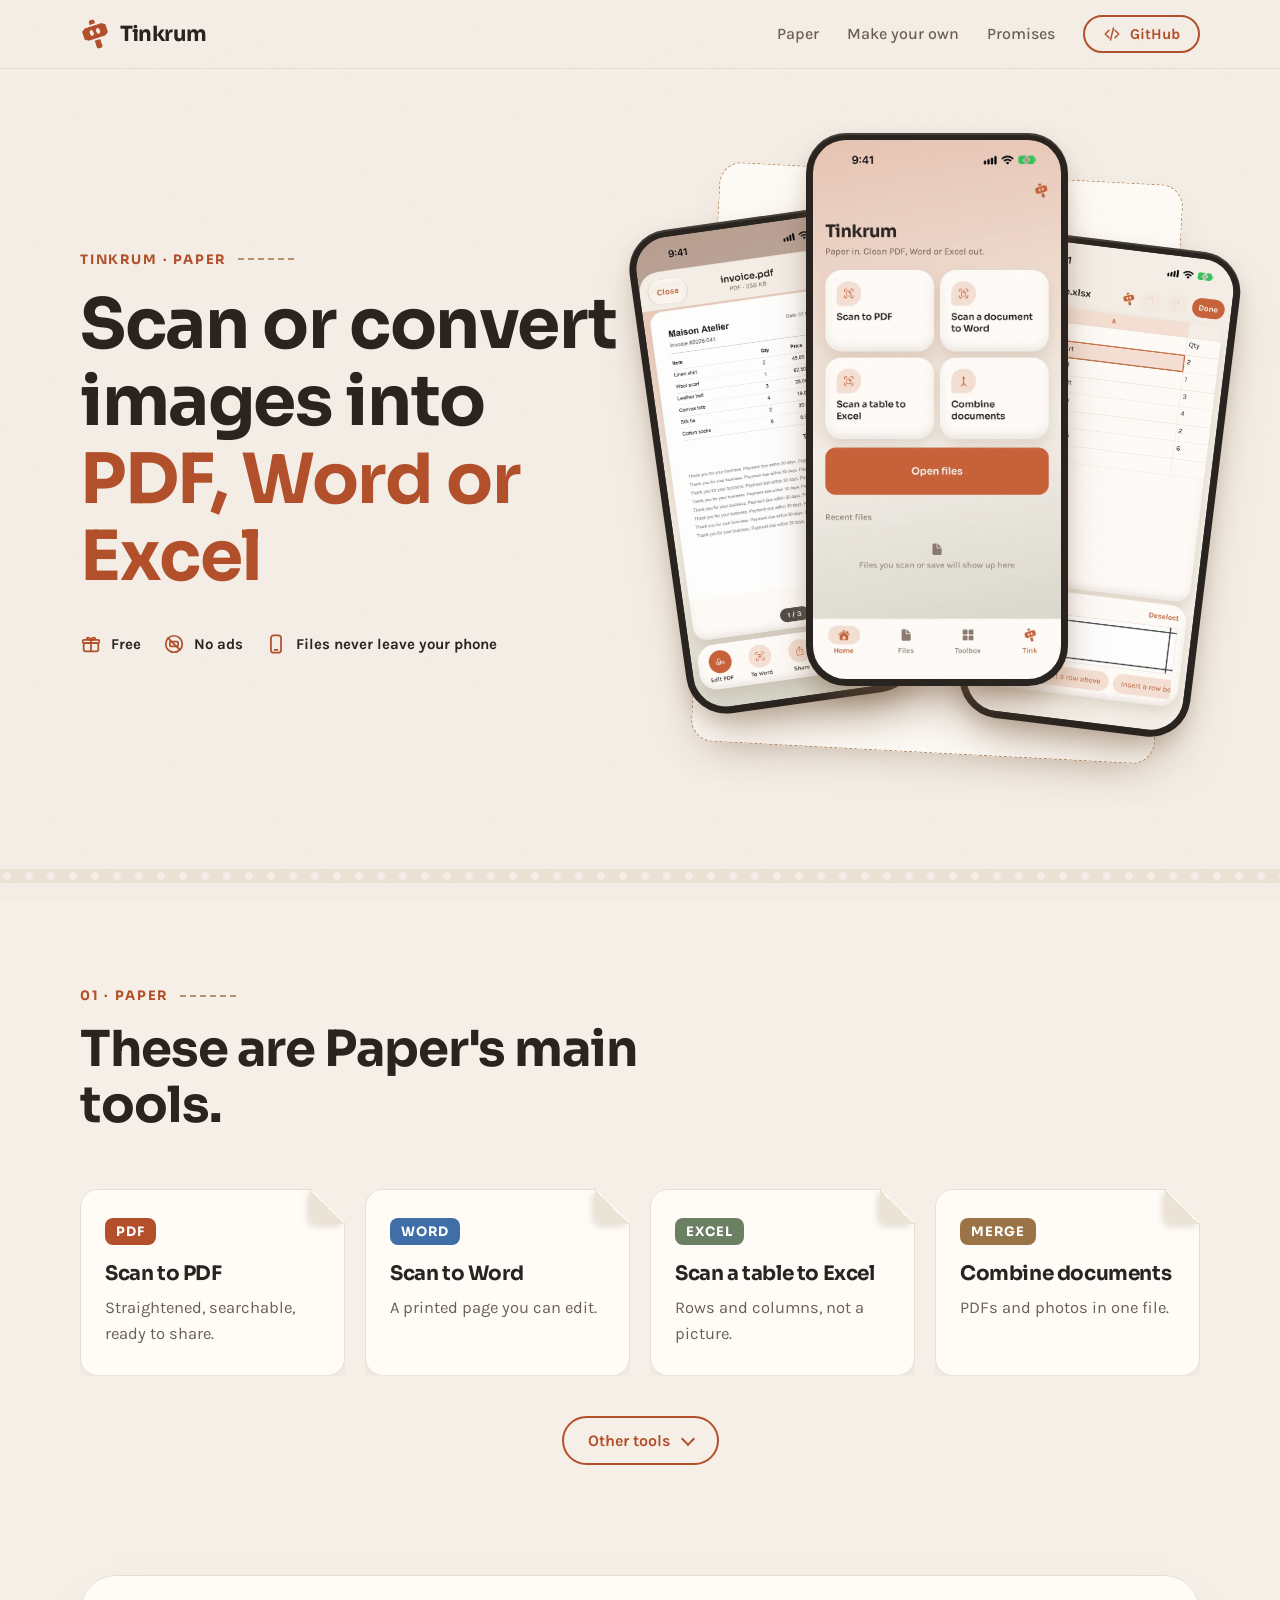
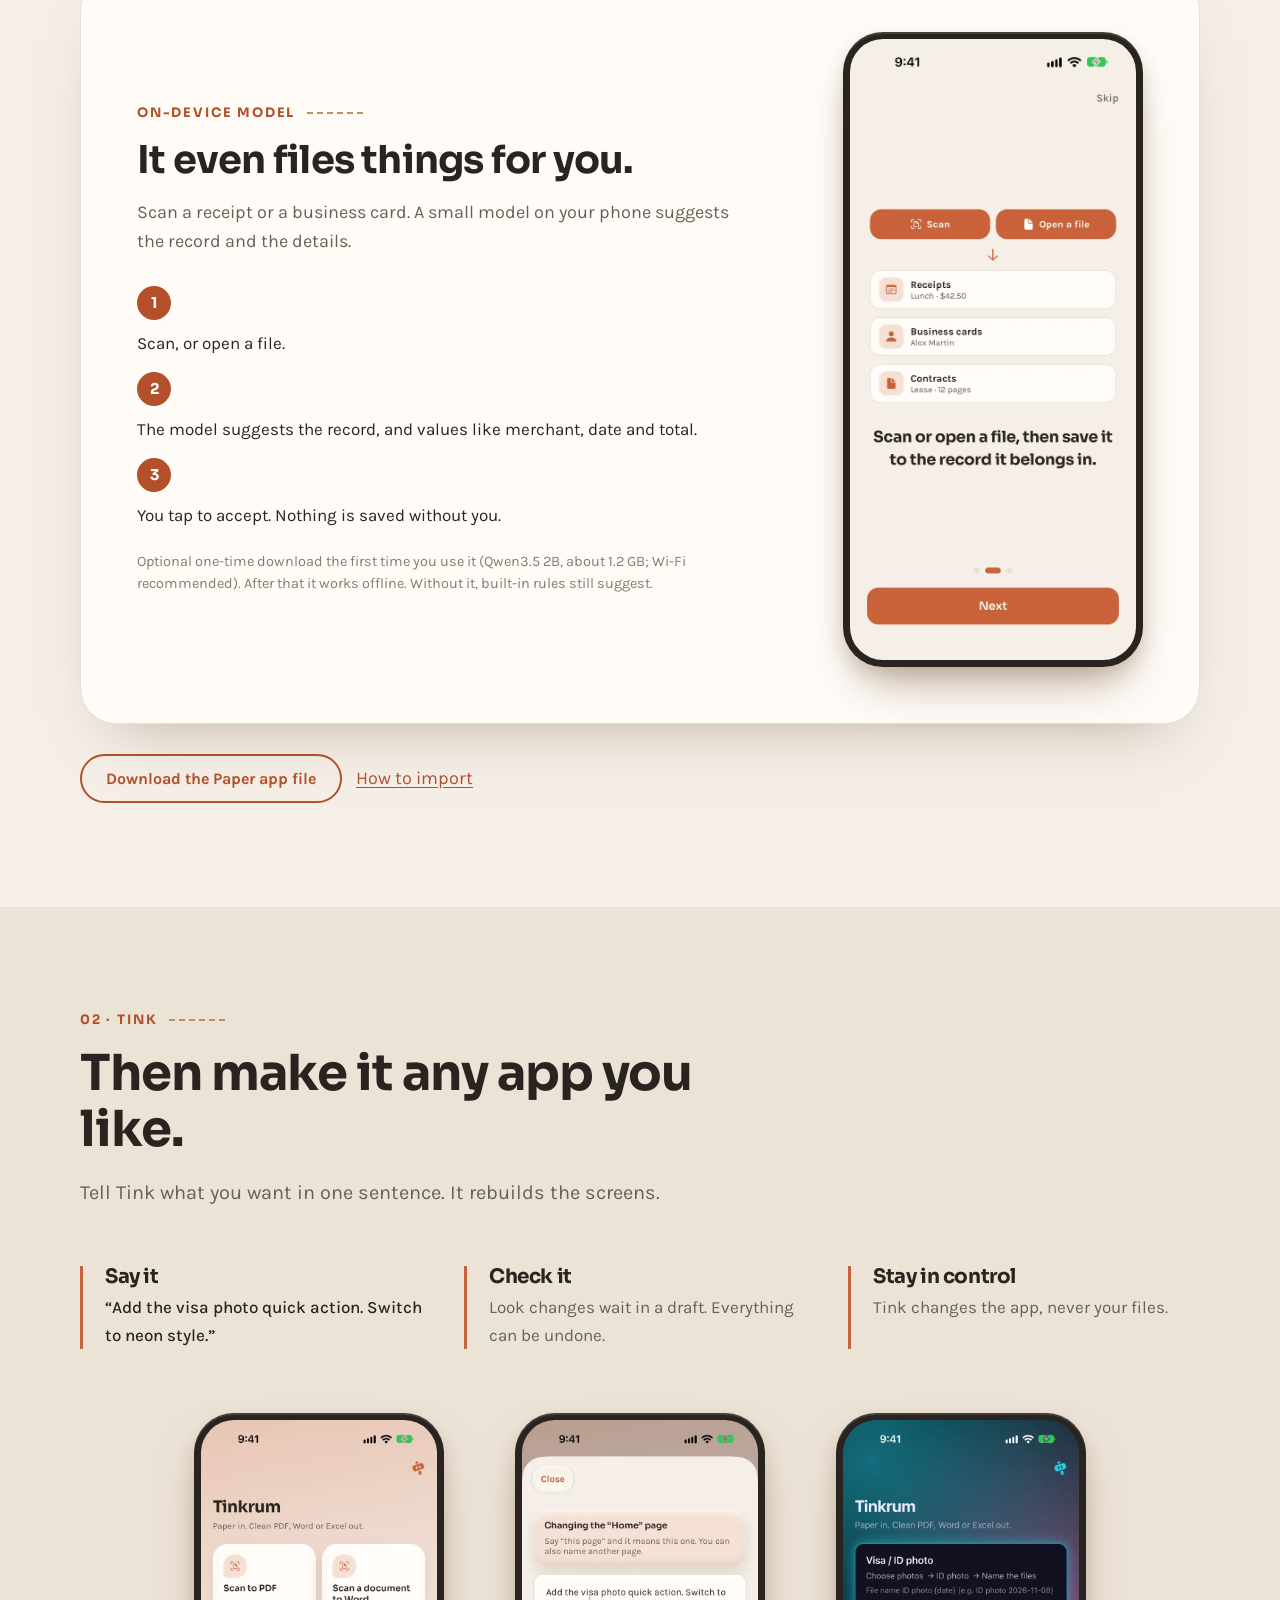
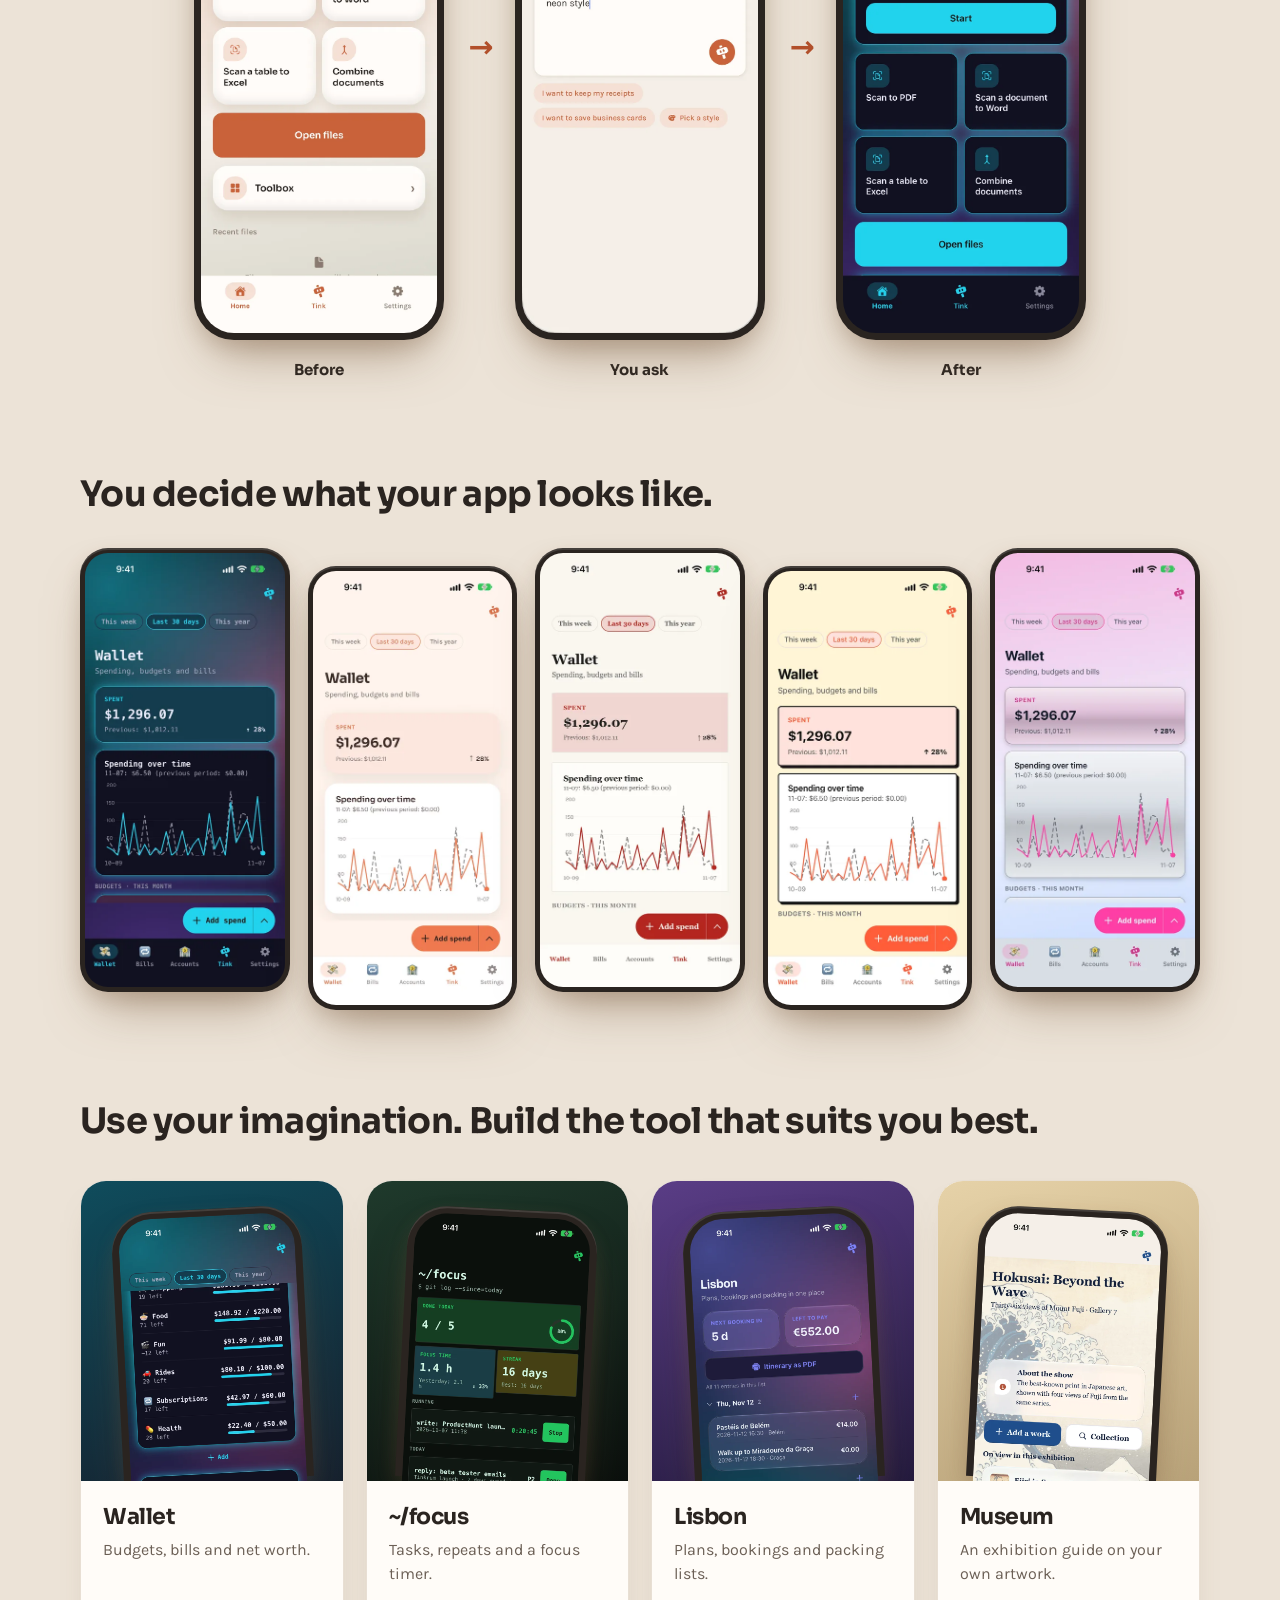
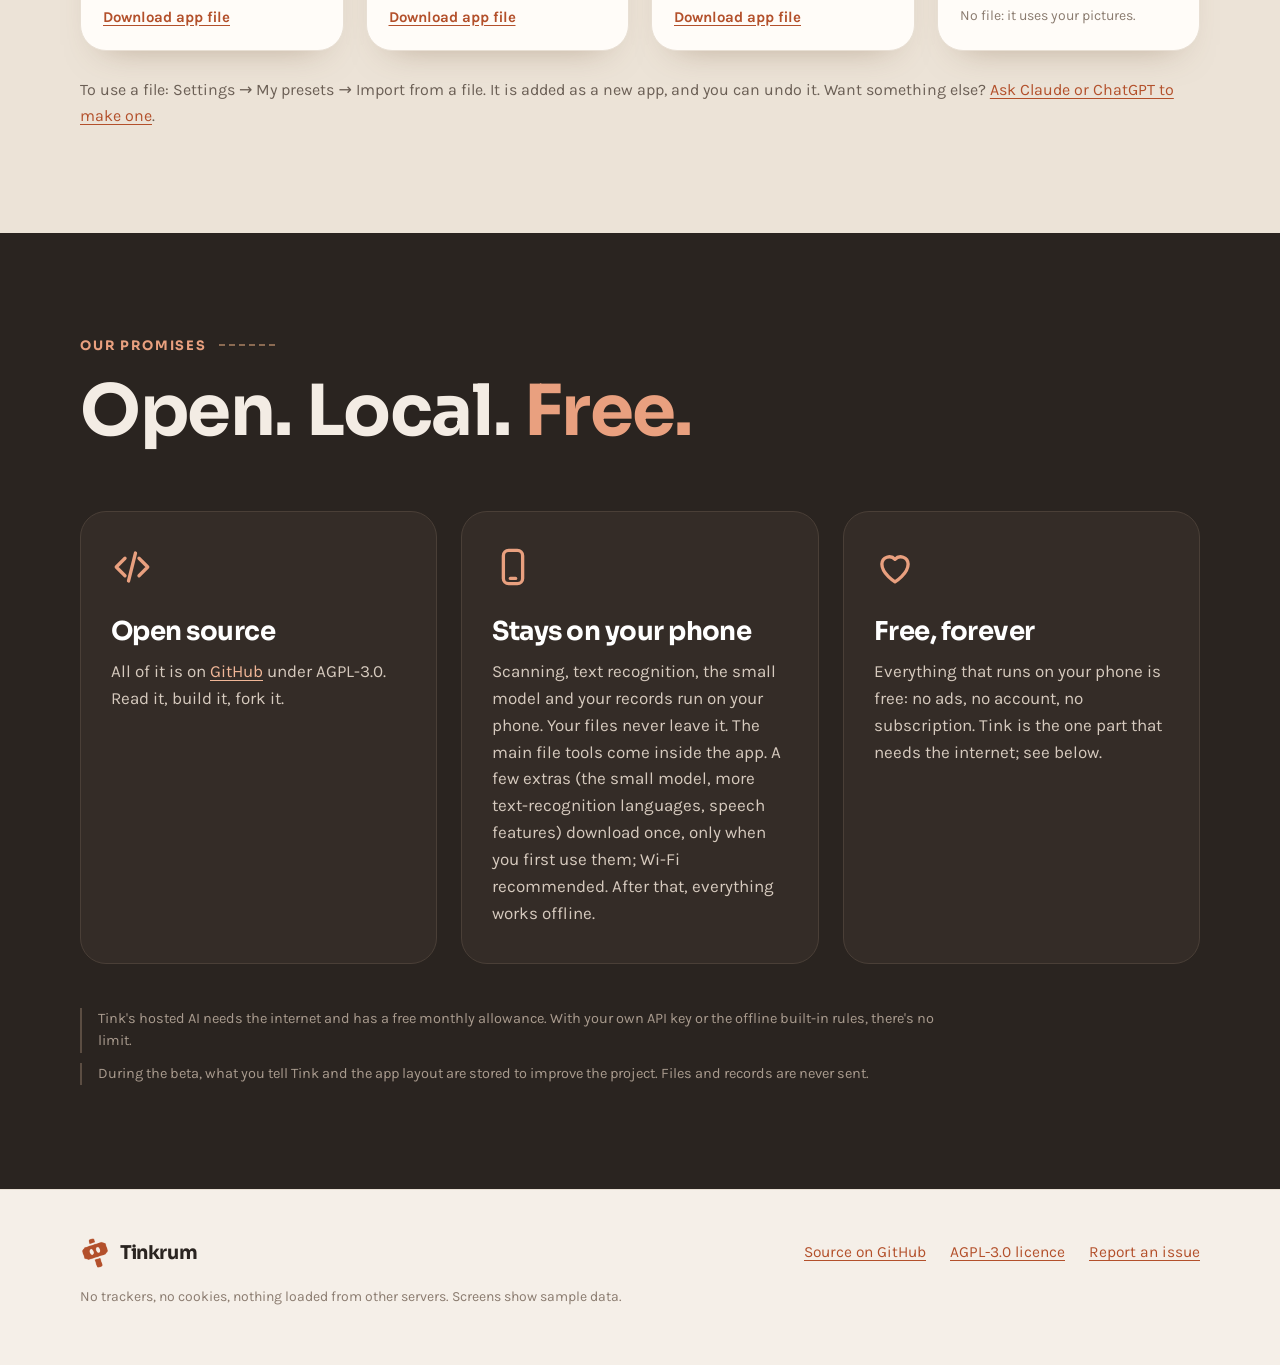
==== commit c8a716d8: "Make an app with your own AI: guide download and an app-file checker make.html explains the three st" ====
--- a/index.html
+++ b/index.html
@@ -8,7 +8,7 @@
   <meta name="theme-color" content="#f5efe8">
   <link rel="icon" href="assets/img/logo-mark.png" type="image/png">
   <link rel="preload" href="assets/fonts/Sora_700Bold.woff" as="font" type="font/woff" crossorigin>
-  <link rel="stylesheet" href="styles.css?v=2">
+  <link rel="stylesheet" href="styles.css?v=3">
 </head>
 <body>
 
@@ -294,7 +294,7 @@
             </div>
           </article>
         </div>
-        <p class="import-note" id="import">To use a file: Settings → My presets → Import from a file. It is added as a new app, and you can undo it.</p>
+        <p class="import-note" id="import">To use a file: Settings → My presets → Import from a file. It is added as a new app, and you can undo it. Want something else? <a href="make.html">Ask Claude or ChatGPT to make one</a>.</p>
       </div>
     </div>
   </section>
--- a/styles.css
+++ b/styles.css
@@ -241,3 +241,21 @@
   .made { margin-top: 80px; }
 }
 @media (prefers-reduced-motion: reduce) { html { scroll-behavior: auto; } .btn { transition: none; } }
+
+/* ───────── make.html: ask your AI, check a file ───────── */
+.steps li { display: flex; flex-direction: column; gap: 10px; }
+.steps .getfile { margin-top: 6px; }
+.steps .ask { color: var(--ink); background: var(--card); border: 1px dashed var(--sand); border-radius: 16px; padding: 14px 16px; font-size: 16px; }
+.btn.ghost { border-color: var(--line); color: var(--muted); cursor: pointer; }
+button.btn { cursor: pointer; }
+.checker { margin-top: 48px; display: grid; gap: 16px; max-width: 54rem; }
+.checker textarea { width: 100%; min-height: 260px; resize: vertical; padding: 18px; border-radius: 18px; border: 1px solid var(--line); background: var(--card); color: var(--ink); font: 400 14px/1.5 ui-monospace, 'SF Mono', Menlo, monospace; }
+.checker textarea:focus { outline: 2px solid var(--clay-bright); outline-offset: 2px; }
+.checker-bar { display: flex; flex-wrap: wrap; gap: 12px; align-items: center; }
+.result { padding: 22px 24px; border-radius: 18px; background: var(--card); border-left: 4px solid var(--sage); display: grid; gap: 10px; }
+.result.bad { border-left-color: var(--clay-bright); }
+.result h3 { font-size: 22px; }
+.result .note { color: var(--muted); font-size: 16px; }
+.result ul { margin: 0; padding-left: 20px; font: 400 14px/1.55 ui-monospace, 'SF Mono', Menlo, monospace; overflow-wrap: anywhere; }
+.result .btn { justify-self: start; }
+@media (max-width: 1020px) { .steps { grid-template-columns: 1fr; } }
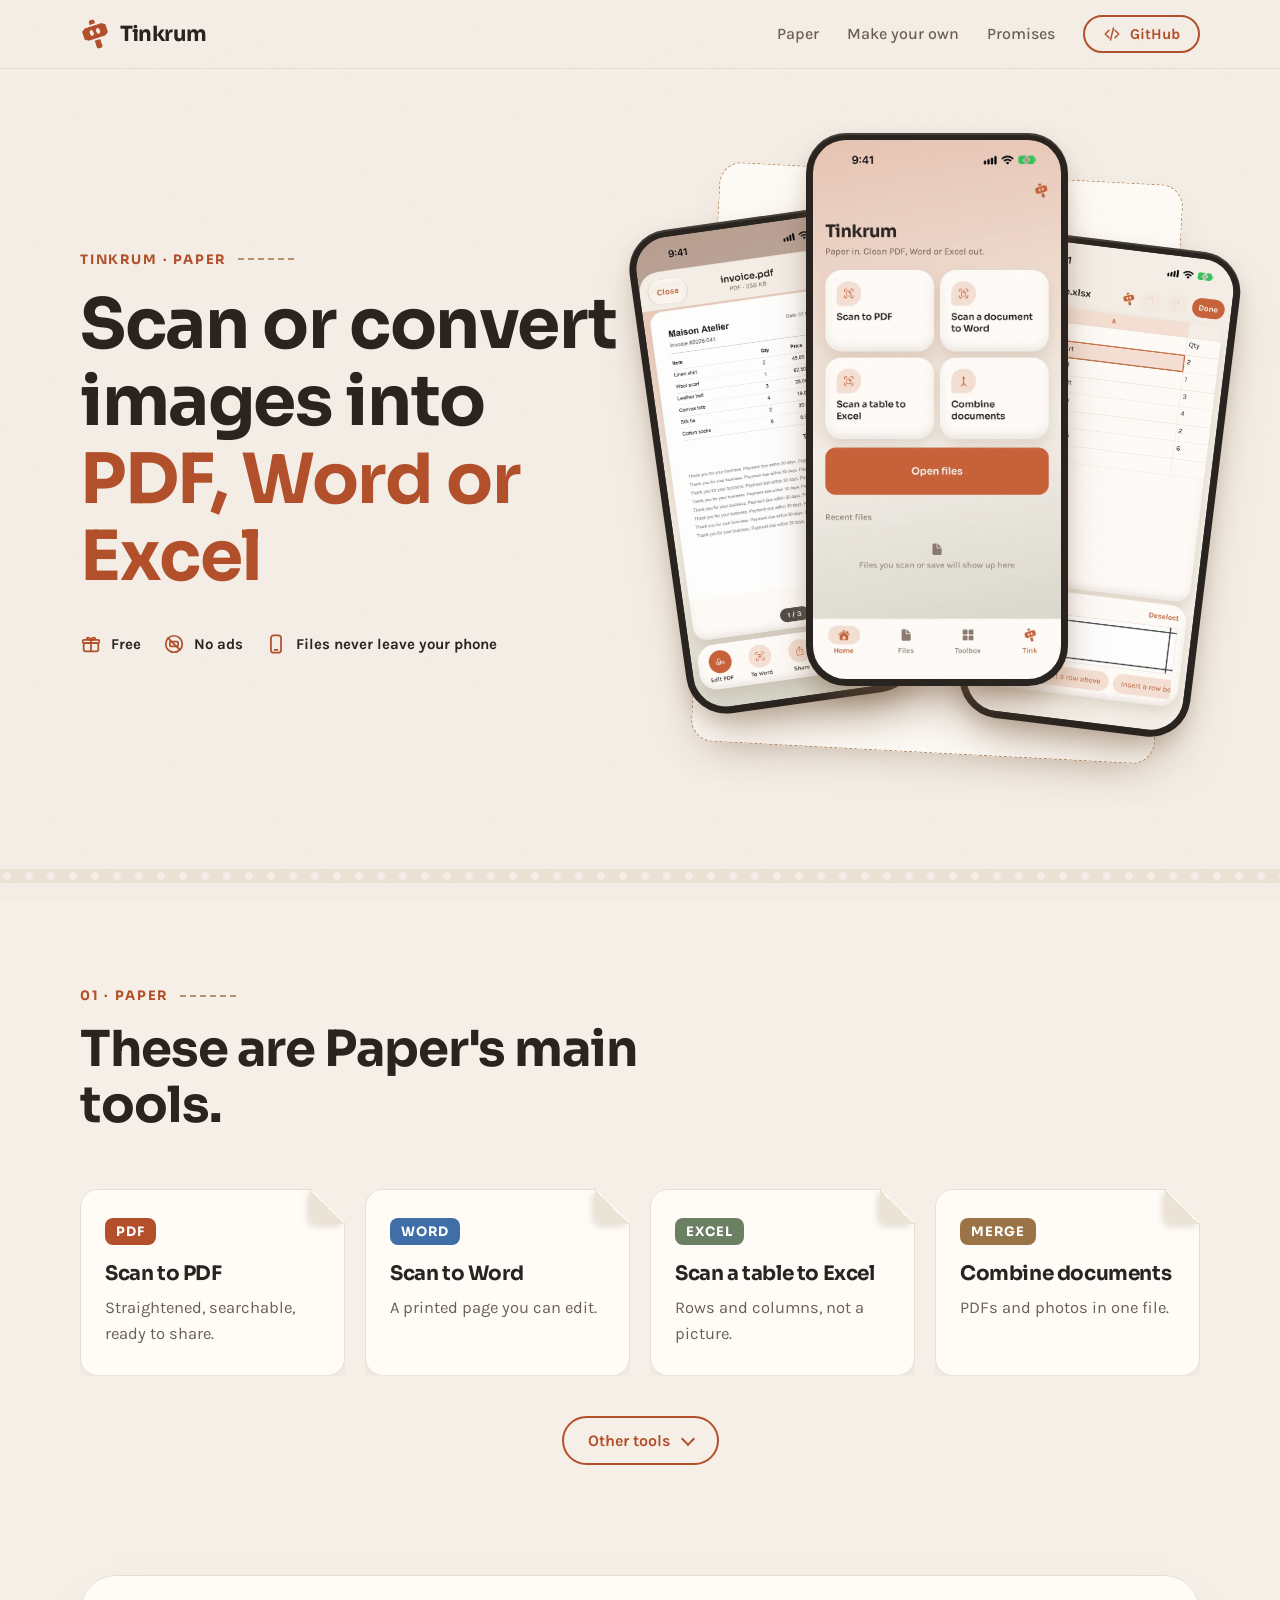
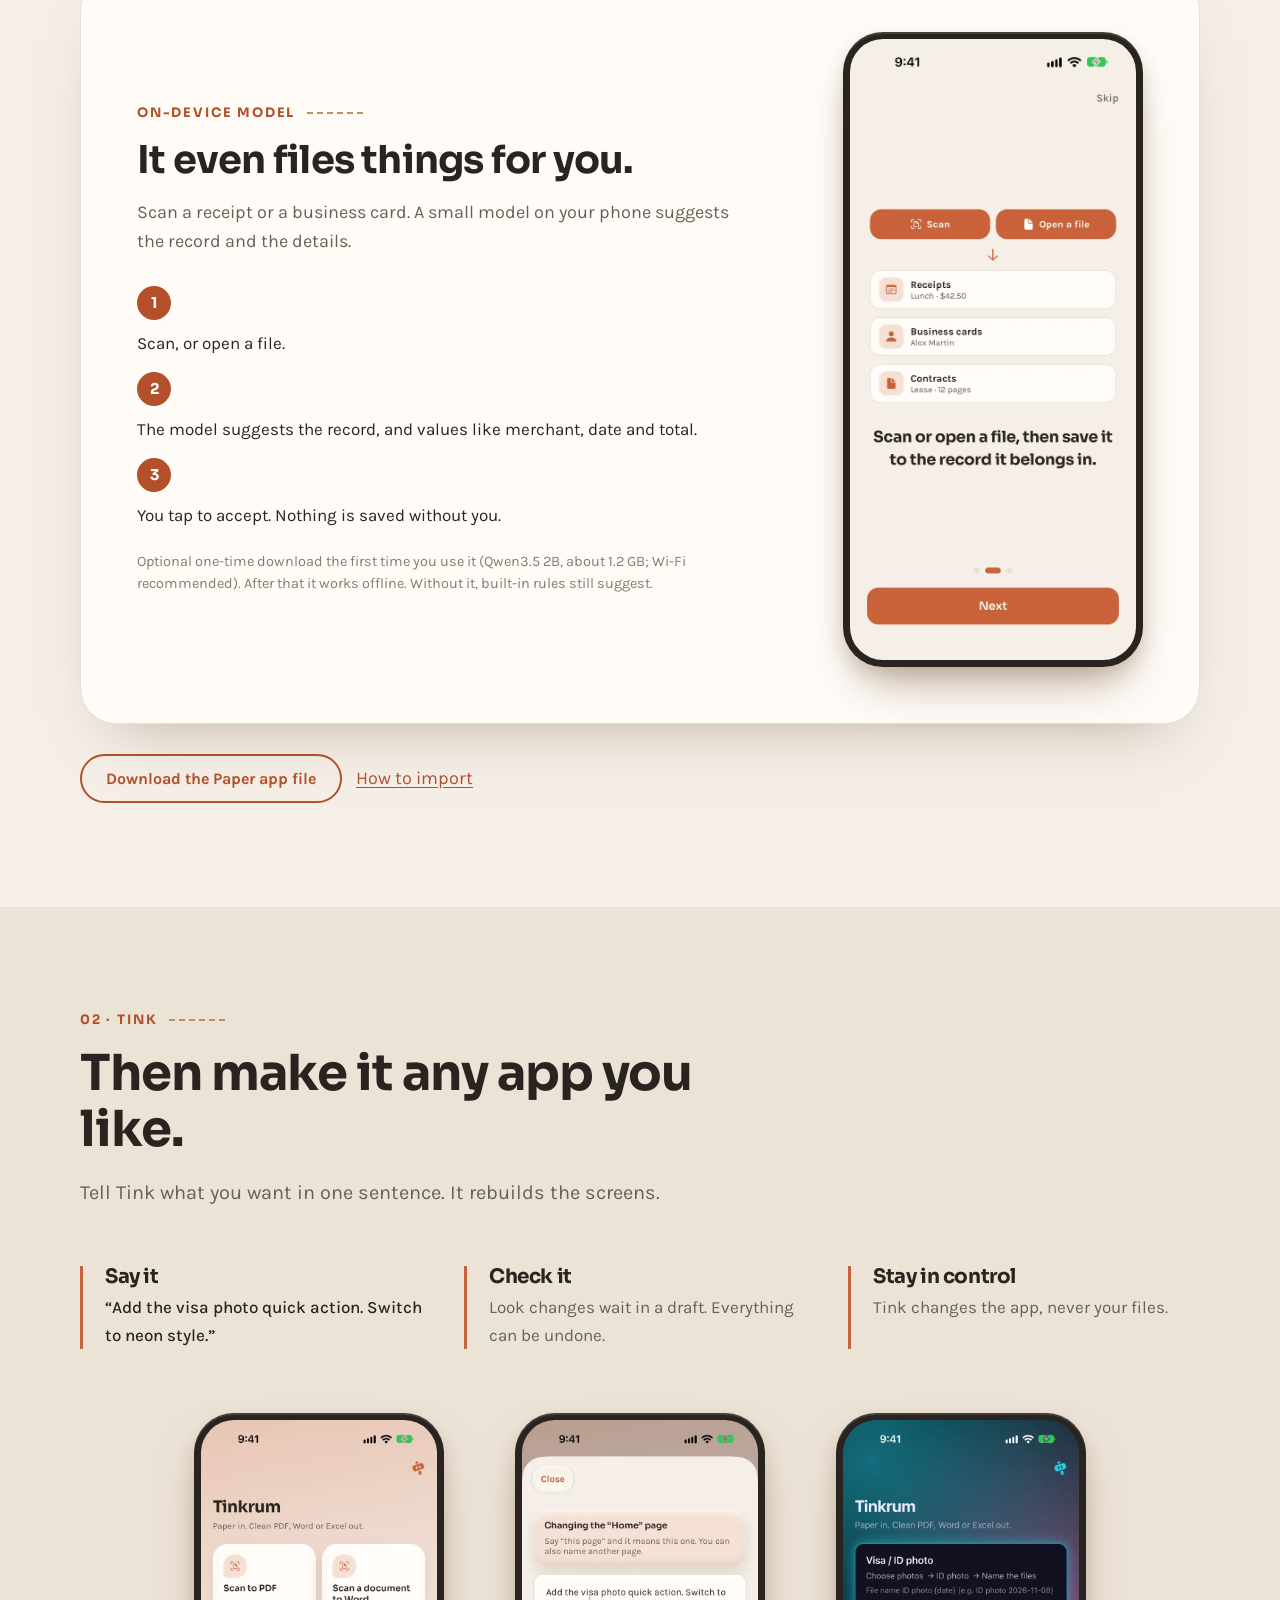
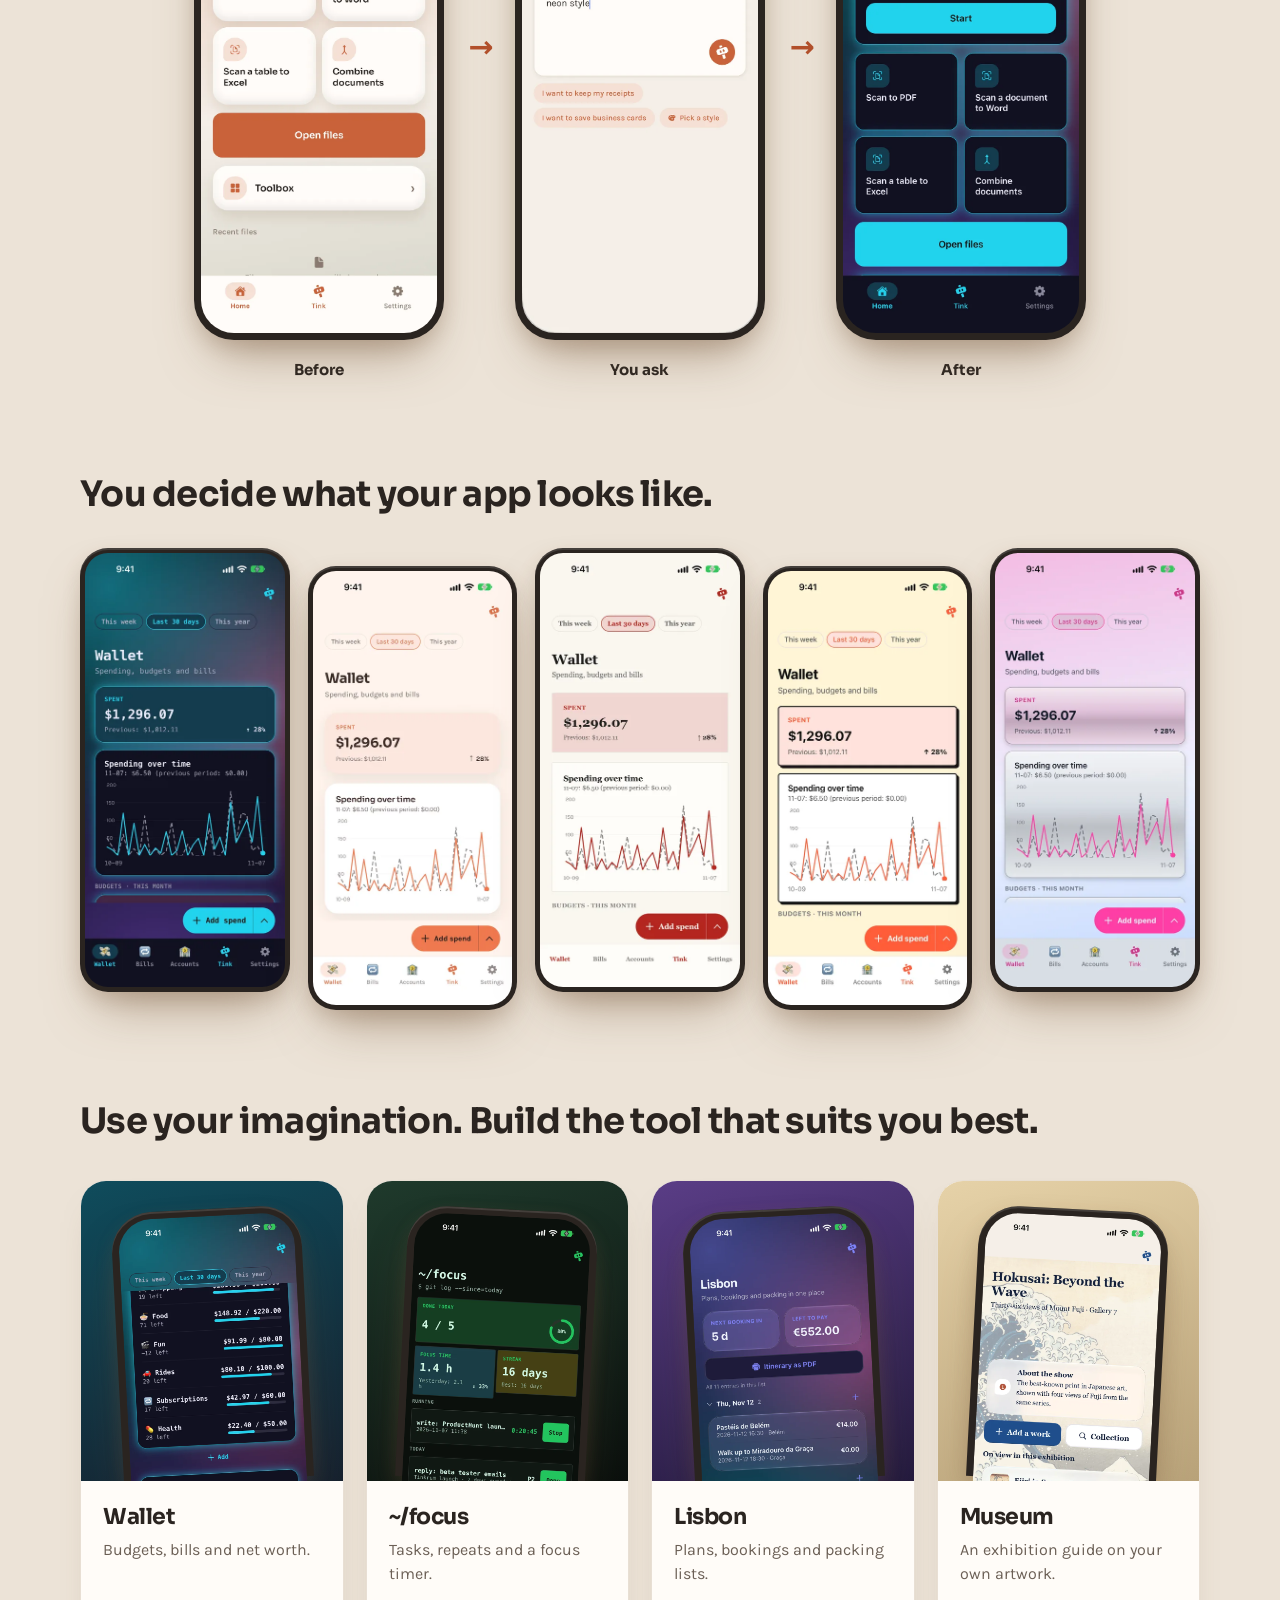
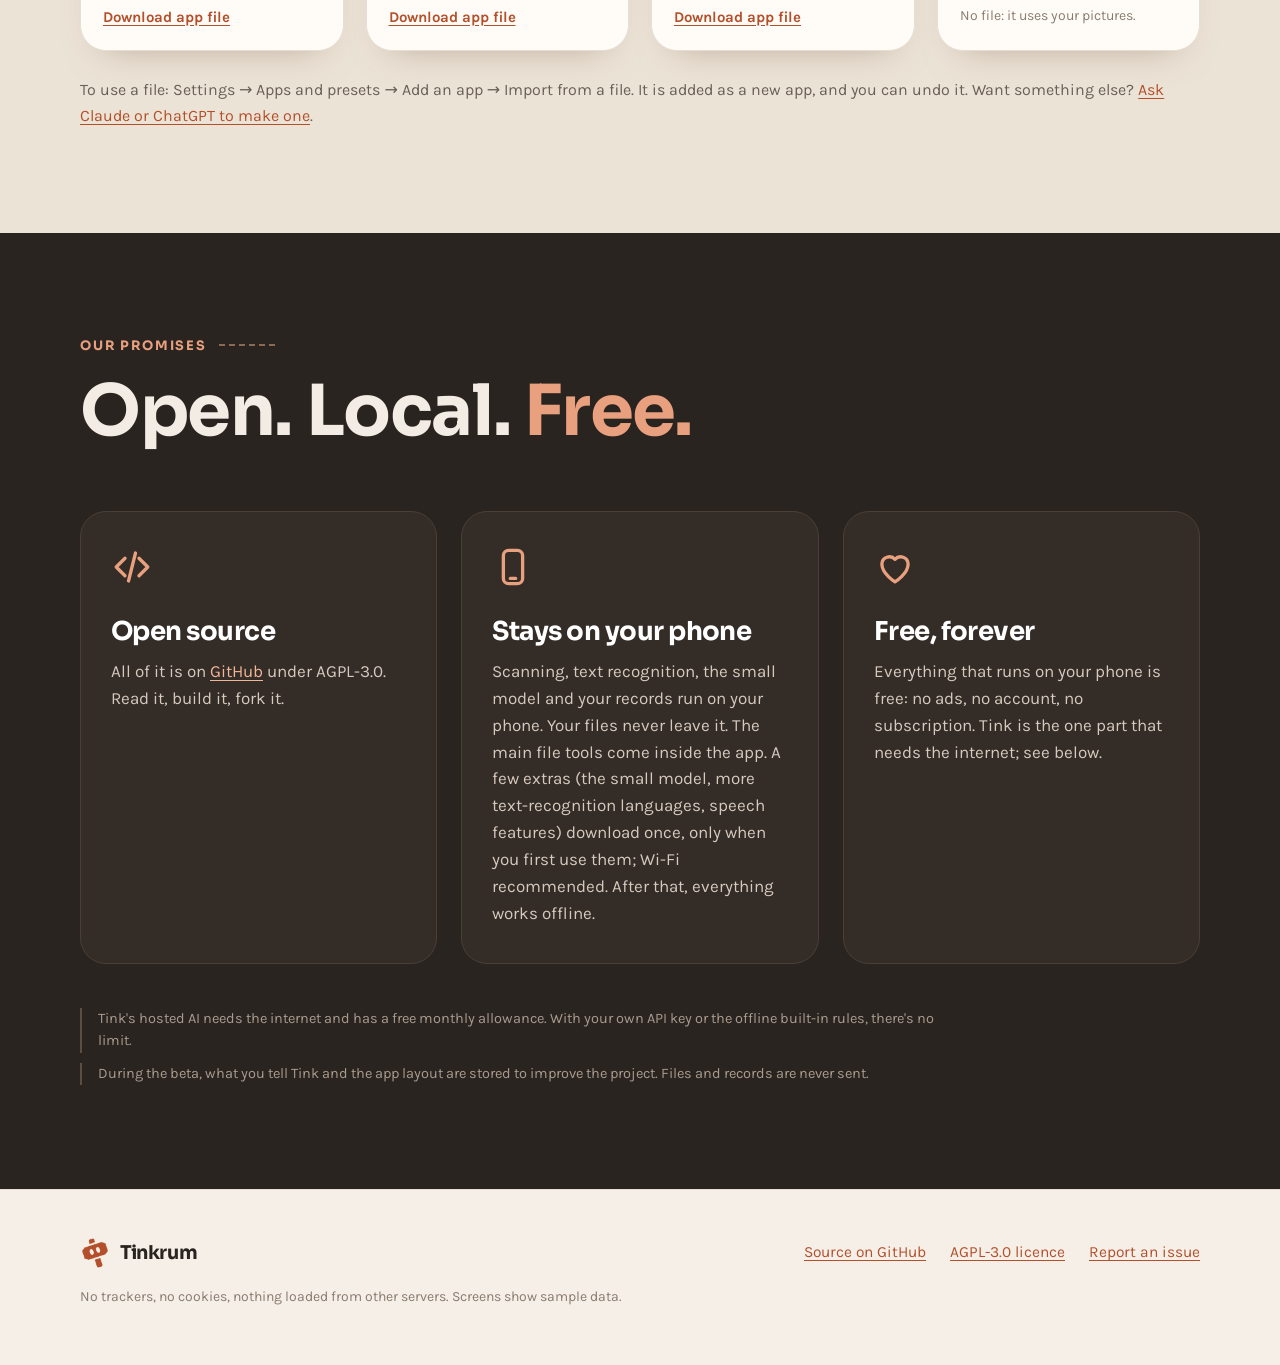
==== commit 72b99b6e: "Settings → Apps and presets → Add an app; agent kit rebuilt (D-614)" ====
--- a/index.html
+++ b/index.html
@@ -8,7 +8,7 @@
   <meta name="theme-color" content="#f5efe8">
   <link rel="icon" href="assets/img/logo-mark.png" type="image/png">
   <link rel="preload" href="assets/fonts/Sora_700Bold.woff" as="font" type="font/woff" crossorigin>
-  <link rel="stylesheet" href="styles.css?v=3">
+  <link rel="stylesheet" href="styles.css?v=5">
 </head>
 <body>
 
@@ -294,7 +294,7 @@
             </div>
           </article>
         </div>
-        <p class="import-note" id="import">To use a file: Settings → My presets → Import from a file. It is added as a new app, and you can undo it. Want something else? <a href="make.html">Ask Claude or ChatGPT to make one</a>.</p>
+        <p class="import-note" id="import">To use a file: Settings → Apps and presets → Add an app → Import from a file. It is added as a new app, and you can undo it. Want something else? <a href="make.html">Ask Claude or ChatGPT to make one</a>.</p>
       </div>
     </div>
   </section>
--- a/styles.css
+++ b/styles.css
@@ -259,3 +259,74 @@
 .result ul { margin: 0; padding-left: 20px; font: 400 14px/1.55 ui-monospace, 'SF Mono', Menlo, monospace; overflow-wrap: anywhere; }
 .result .btn { justify-self: start; }
 @media (max-width: 1020px) { .steps { grid-template-columns: 1fr; } }
+
+/* ───────── make.html: clickable sketch of an app file ───────── */
+.pv { display: grid; grid-template-columns: auto minmax(0, 1fr); gap: 32px 40px; align-items: start; margin-top: 8px; }
+.pv-hint { grid-column: 1 / -1; color: var(--muted); font-size: 15px; }
+.pv-phone { width: 320px; height: 620px; border-radius: 40px; border: 10px solid #2a2420; background: var(--pv-bg); color: var(--pv-text); display: flex; flex-direction: column; overflow: hidden; box-shadow: 0 18px 40px rgba(var(--shadow), .25); font: 400 13px/1.4 var(--body); }
+.pv-top { display: flex; align-items: center; gap: 8px; padding: 14px 16px 6px; font: 700 15px var(--display); min-height: 44px; }
+.pv-back { border: 0; background: var(--pv-card); color: var(--pv-text); width: 28px; height: 28px; border-radius: 50%; font-size: 20px; line-height: 1; cursor: pointer; }
+.pv-screen { flex: 1; overflow-y: auto; padding: 4px 14px 16px; display: grid; gap: 10px; align-content: start; }
+.pv-bar { display: flex; border-top: 1px solid rgba(0,0,0,.08); background: var(--pv-card); padding: 6px 4px 10px; }
+.pv-tab { flex: 1; border: 0; background: none; color: var(--pv-text); opacity: .55; display: grid; justify-items: center; gap: 2px; cursor: pointer; font: inherit; padding: 4px 2px; min-width: 0; }
+.pv-tab small { font-size: 10.5px; max-width: 100%; overflow: hidden; text-overflow: ellipsis; white-space: nowrap; }
+.pv-tab.on { opacity: 1; color: var(--pv-primary); font-weight: 700; }
+.pv-tab:disabled { cursor: default; }
+.pv-tab-icon { font-size: 16px; line-height: 20px; }
+.pv-header h4 { font: 700 20px/1.2 var(--display); margin: 4px 0 2px; }
+.pv-header small, .pv-card small { display: block; opacity: .7; }
+.pv-text { opacity: .8; }
+.pv-card { background: var(--pv-card); color: var(--pv-card-text); border-radius: var(--pv-radius); padding: 10px 12px; display: grid; gap: 6px; box-shadow: 0 2px 6px rgba(0,0,0,.06); }
+.pv-tint { background: color-mix(in srgb, var(--pv-primary) 14%, var(--pv-card)); }
+.pv-cap { font-size: 11px; font-weight: 700; letter-spacing: .02em; opacity: .6; }
+.pv-entry { grid-template-columns: auto 1fr auto; align-items: center; }
+.pv-icon { width: 28px; height: 28px; border-radius: 9px; background: color-mix(in srgb, var(--pv-primary) 16%, transparent); display: grid; place-items: center; font-size: 15px; }
+.pv-chev { opacity: .5; font-size: 18px; }
+.pv-btn { border-radius: 999px; padding: 9px 14px; text-align: center; font-weight: 700; border: 1.5px solid var(--pv-primary); color: var(--pv-primary); }
+.pv-btn.filled { background: var(--pv-primary); color: #fff; }
+.pv-dial { justify-self: end; }
+.pv-link { cursor: pointer; }
+.pv-link:hover { outline: 2px solid color-mix(in srgb, var(--pv-primary) 45%, transparent); outline-offset: 1px; }
+.pv-rows { display: grid; gap: 4px; }
+.pv-row { display: flex; align-items: center; gap: 8px; padding: 6px 0; border-bottom: 1px solid rgba(0,0,0,.06); }
+.pv-row:last-child { border-bottom: 0; }
+.pv-row-main { flex: 1; min-width: 0; }
+.pv-row-main b, .pv-row-main small { display: block; overflow: hidden; text-overflow: ellipsis; white-space: nowrap; }
+.pv-trail { font-size: 11px; opacity: .6; }
+.pv-check { width: 14px; height: 14px; border-radius: 4px; border: 1.5px solid var(--pv-primary); flex: none; }
+.pv-tiles { display: grid; grid-template-columns: repeat(3, 1fr); gap: 8px; }
+.pv-tile { display: grid; justify-items: center; gap: 4px; text-align: center; }
+.pv-ring { width: 44px; height: 44px; border-radius: 50%; border: 5px solid color-mix(in srgb, var(--pv-primary) 70%, transparent); }
+.pv-board { display: grid; grid-template-columns: repeat(3, 1fr); gap: 6px; }
+.pv-col { background: color-mix(in srgb, var(--pv-text) 5%, transparent); border-radius: 8px; padding: 6px; display: grid; gap: 4px; }
+.pv-mini { height: 22px; border-radius: 6px; background: var(--pv-card); box-shadow: 0 1px 3px rgba(0,0,0,.08); }
+.pv-cal { display: grid; grid-template-columns: repeat(7, 1fr); gap: 4px; }
+.pv-cal span { aspect-ratio: 1; border-radius: 6px; background: color-mix(in srgb, var(--pv-text) 6%, transparent); }
+.pv-cal span.on { background: color-mix(in srgb, var(--pv-primary) 55%, transparent); }
+.pv-thead { display: flex; gap: 8px; font-size: 11px; font-weight: 700; opacity: .7; }
+.pv-thead span { flex: 1; overflow: hidden; text-overflow: ellipsis; white-space: nowrap; }
+.pv-pic { min-height: 70px; border-radius: var(--pv-radius); background: color-mix(in srgb, var(--pv-text) 8%, transparent); display: grid; place-items: center; font-size: 11px; opacity: .8; text-align: center; padding: 6px; }
+.pv-kv { padding: 4px 0; border-bottom: 1px solid rgba(0,0,0,.06); font-size: 12px; }
+.pv-input { border: 1px solid rgba(0,0,0,.12); border-radius: 10px; padding: 7px 10px; opacity: .7; }
+.pv-num b { font: 700 22px var(--display); }
+.pv-chart { display: flex; align-items: end; gap: 6px; height: 60px; }
+.pv-chart span { flex: 1; background: var(--pv-primary); border-radius: 4px 4px 0 0; opacity: .75; }
+.pv-chart.pie { width: 60px; border-radius: 50%; background: conic-gradient(var(--pv-primary) 0 45%, var(--pv-secondary) 0 75%, color-mix(in srgb, var(--pv-text) 15%, transparent) 0); }
+.pv-group { display: grid; gap: 8px; }
+.pv-group.pv-row-layout { grid-auto-columns: minmax(0, 1fr); grid-auto-flow: column; }
+.pv-group.pv-grid-layout { grid-template-columns: 1fr 1fr; }
+.pv-chips { display: flex; flex-wrap: wrap; gap: 6px; font-size: 11px; }
+.pv-chip { display: inline-block; justify-self: start; border-radius: 999px; padding: 3px 10px; background: color-mix(in srgb, var(--pv-primary) 14%, transparent); color: var(--pv-primary); font-size: 11px; font-weight: 700; }
+.pv-chip.on { background: var(--pv-primary); color: #fff; }
+.pv-hr { border: 0; border-top: 1px solid rgba(0,0,0,.1); margin: 2px 0; }
+.pv-space { height: 8px; }
+.pv-if { font-size: 10px; opacity: .55; margin-bottom: 3px; }
+.pv-facts { display: grid; gap: 22px; }
+.pv-facts h4 { font: 700 18px var(--display); margin-bottom: 8px; }
+.pv-facts ul { margin: 0; padding-left: 18px; display: grid; gap: 6px; font-size: 15px; color: var(--muted); }
+.pv-facts b { color: var(--ink); }
+#preview { margin-top: 8px; }
+@media (max-width: 820px) {
+  .pv { grid-template-columns: 1fr; }
+  .pv-phone { width: min(320px, 100%); justify-self: center; }
+}
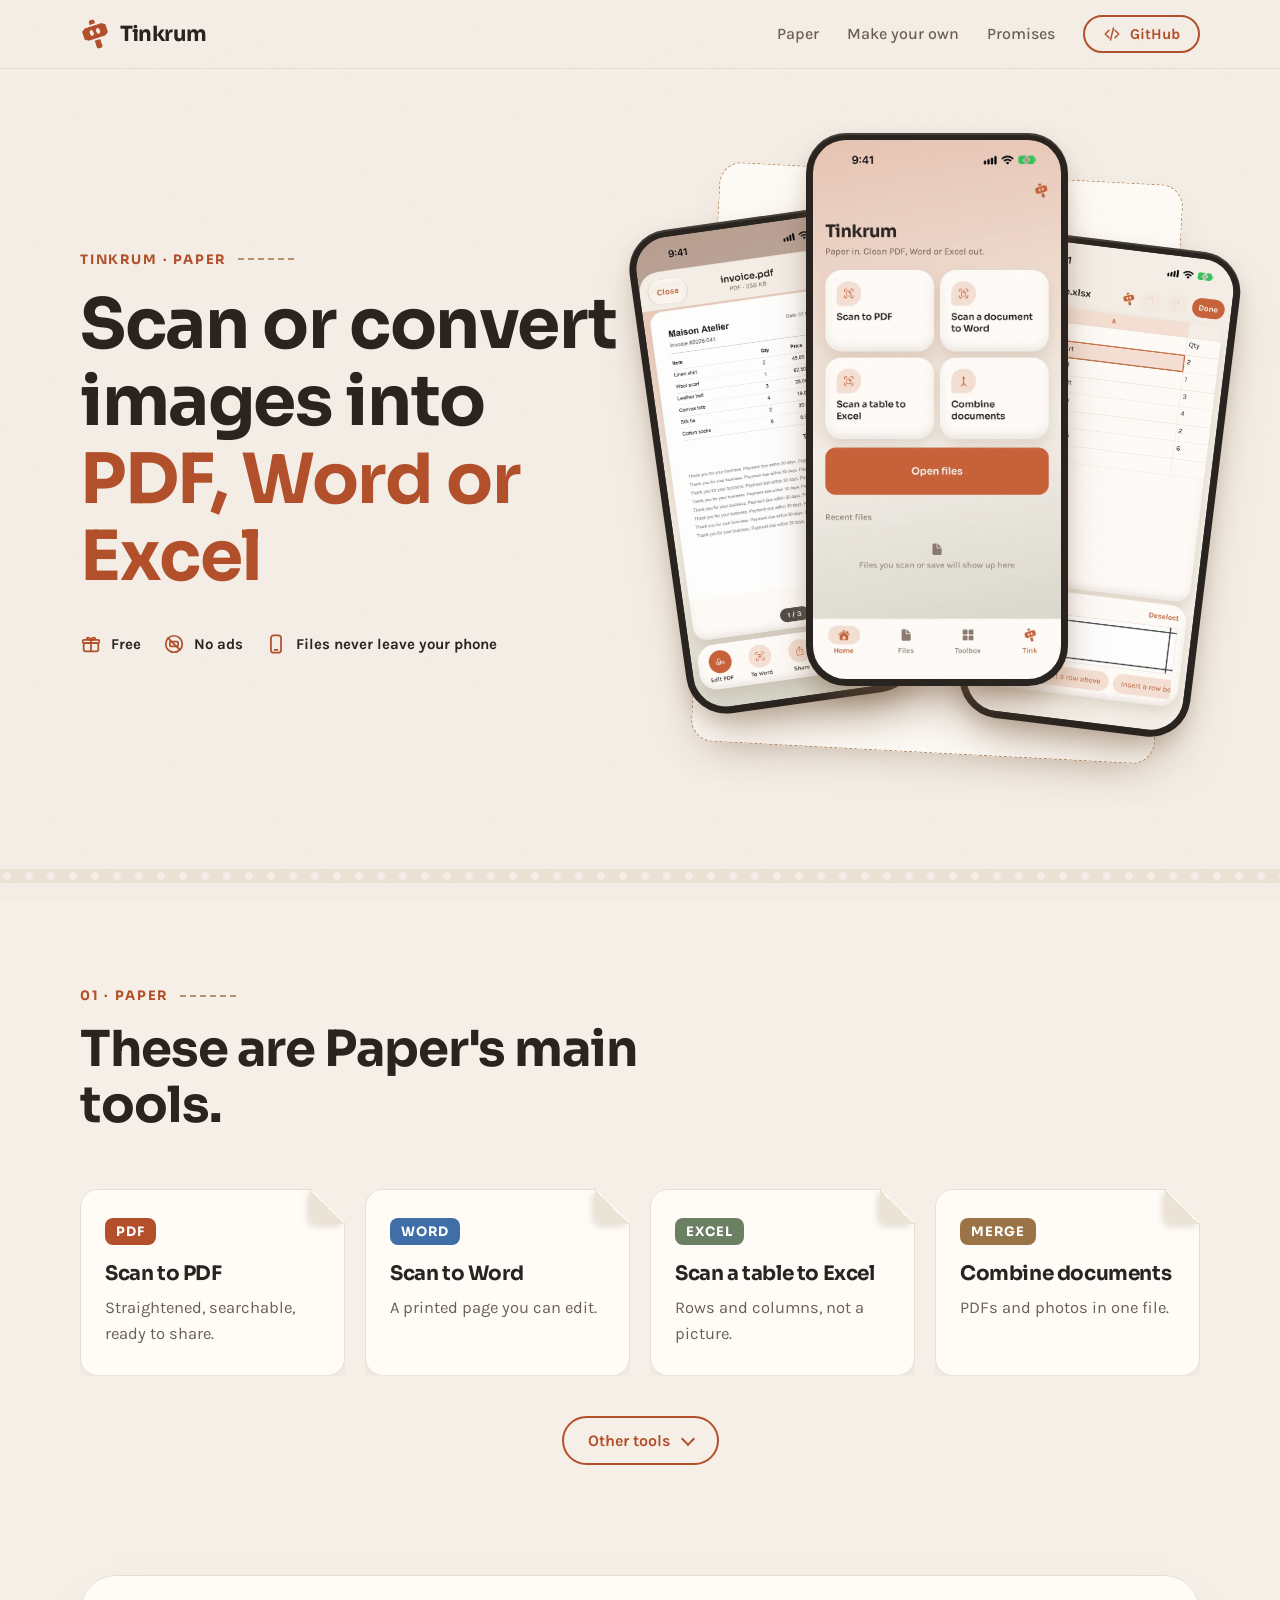
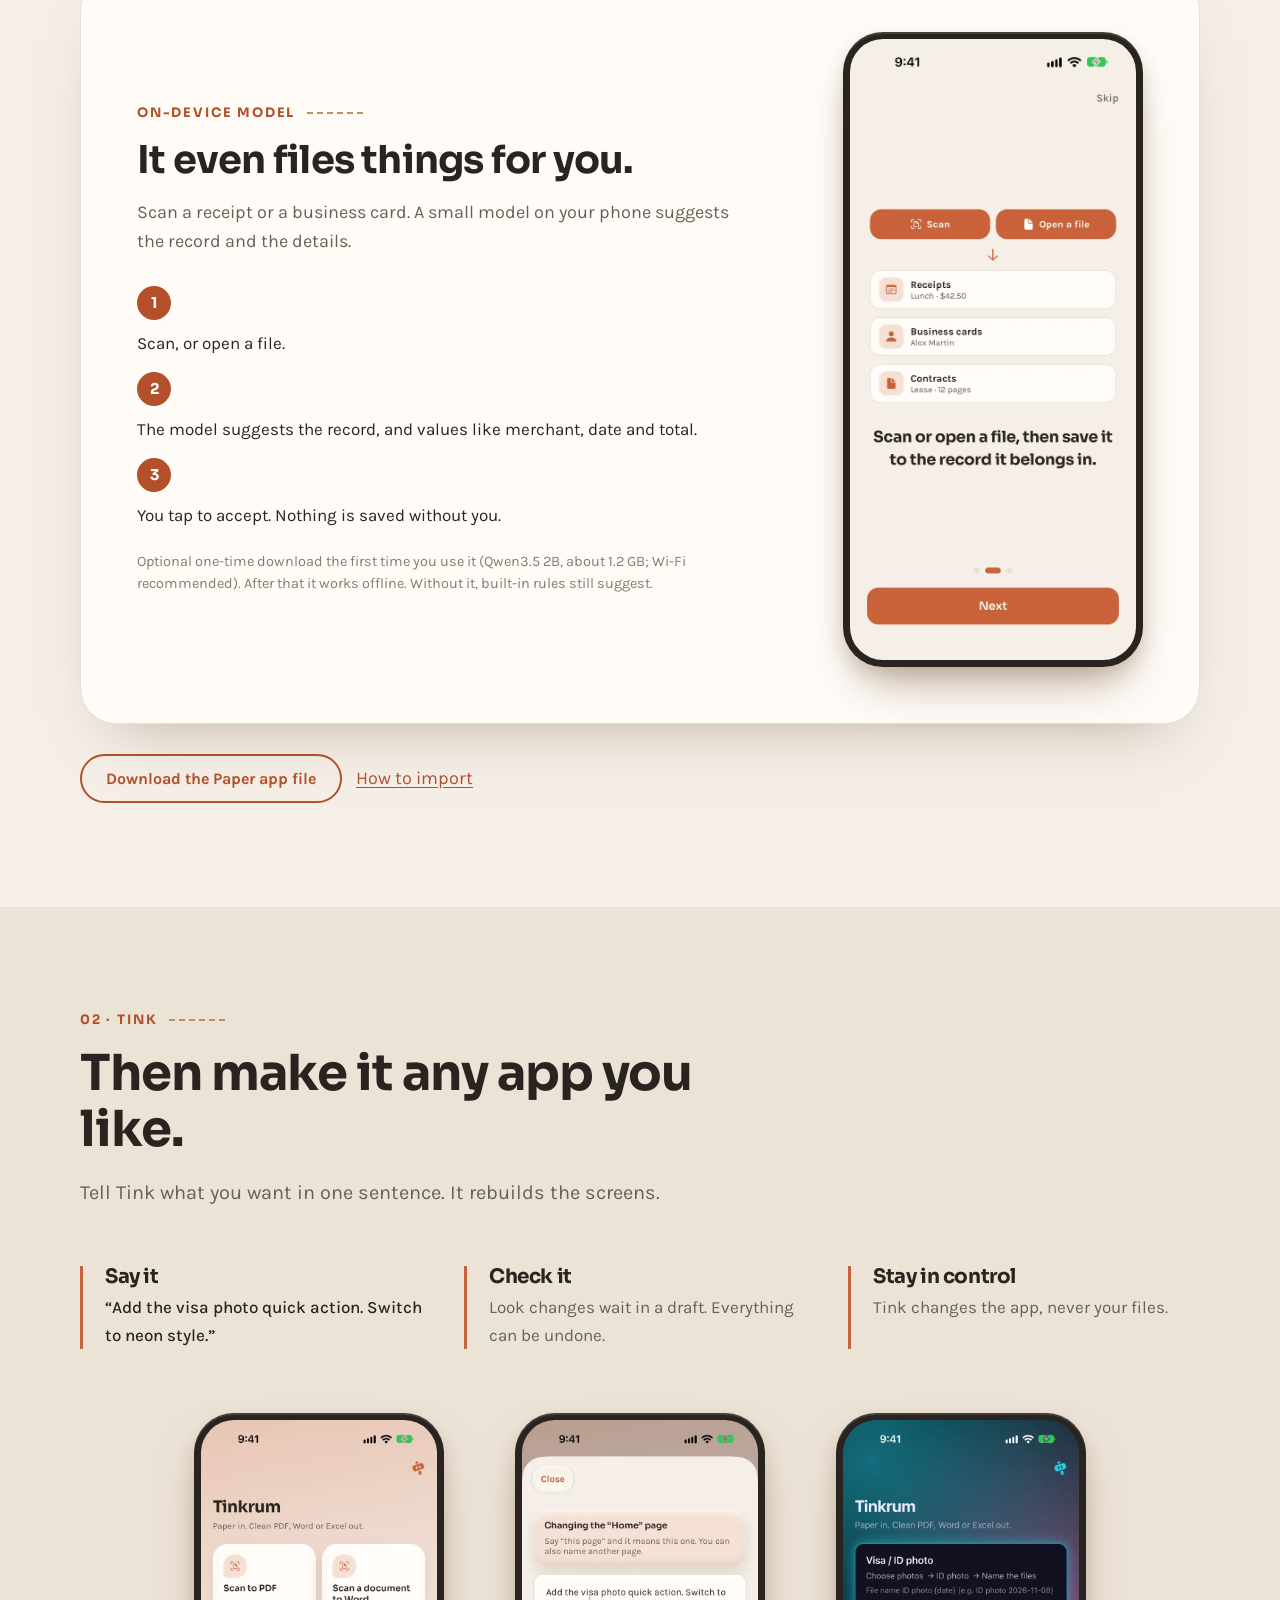
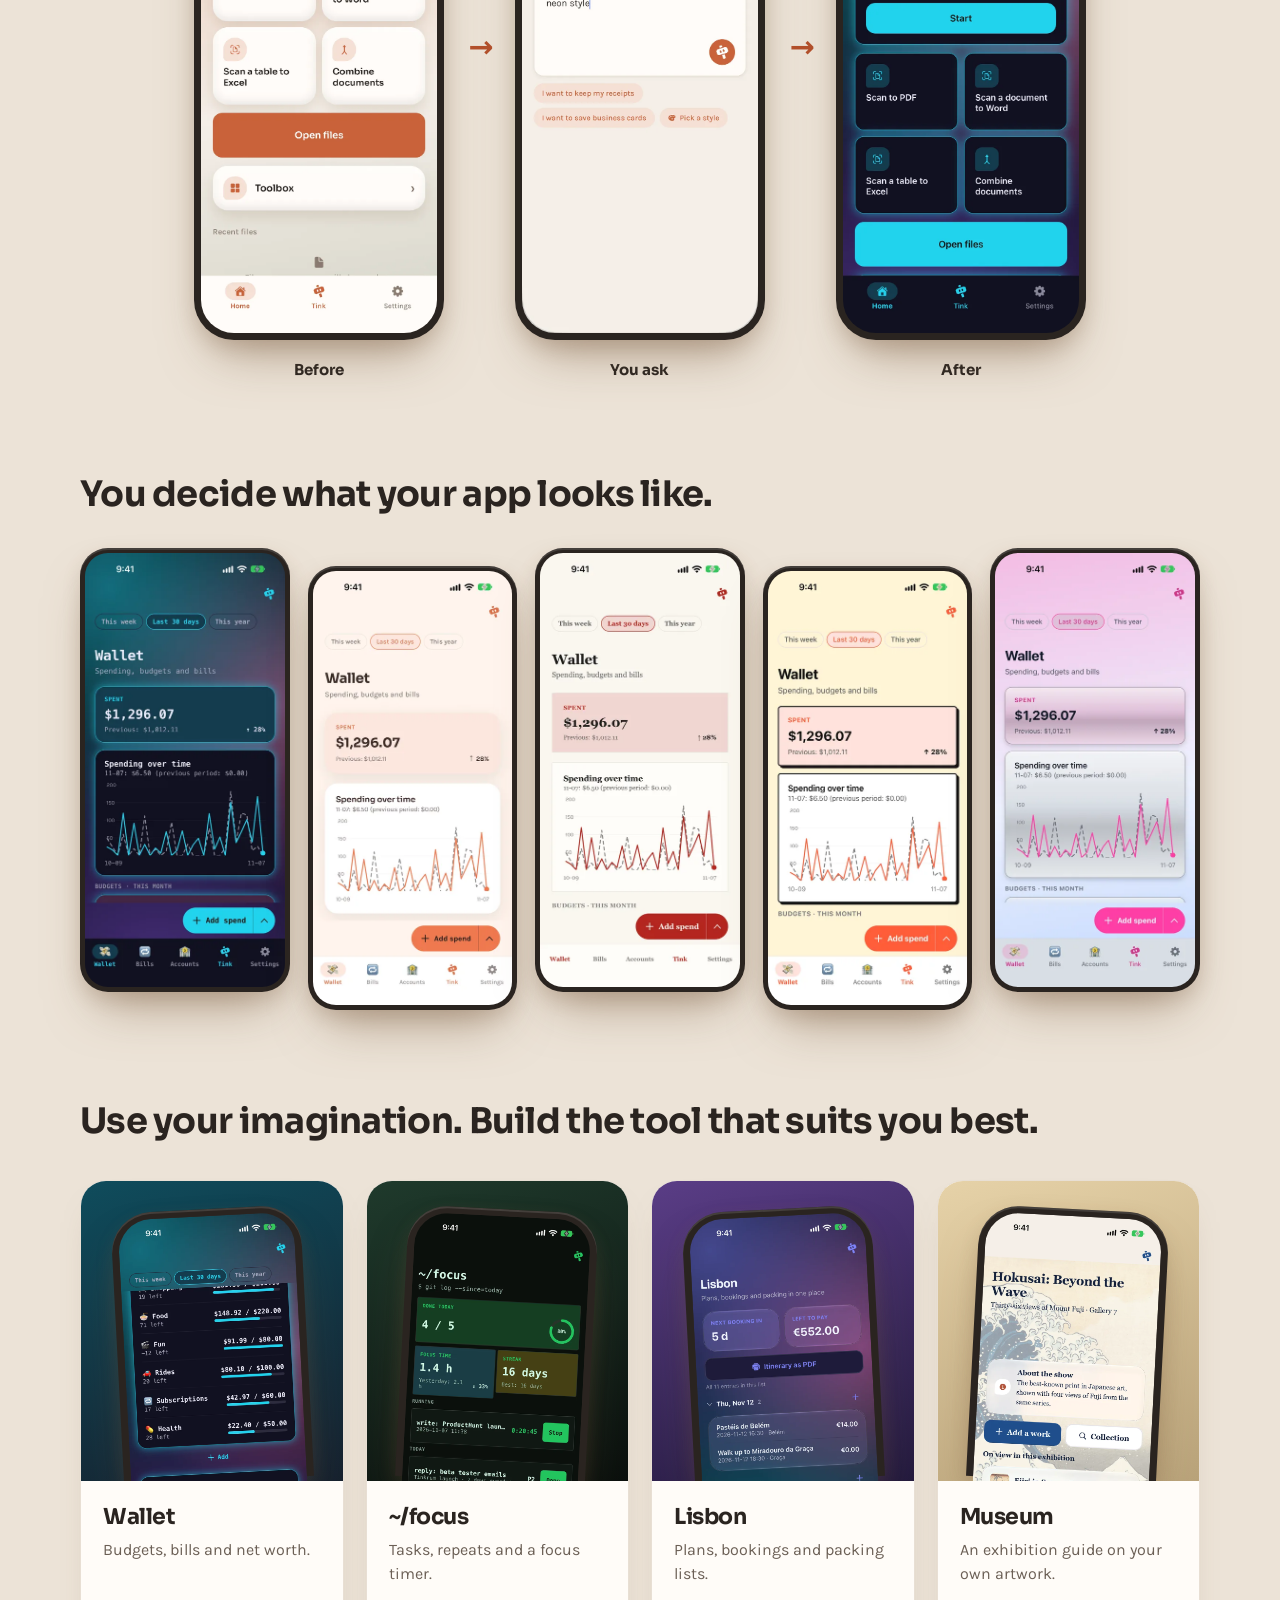
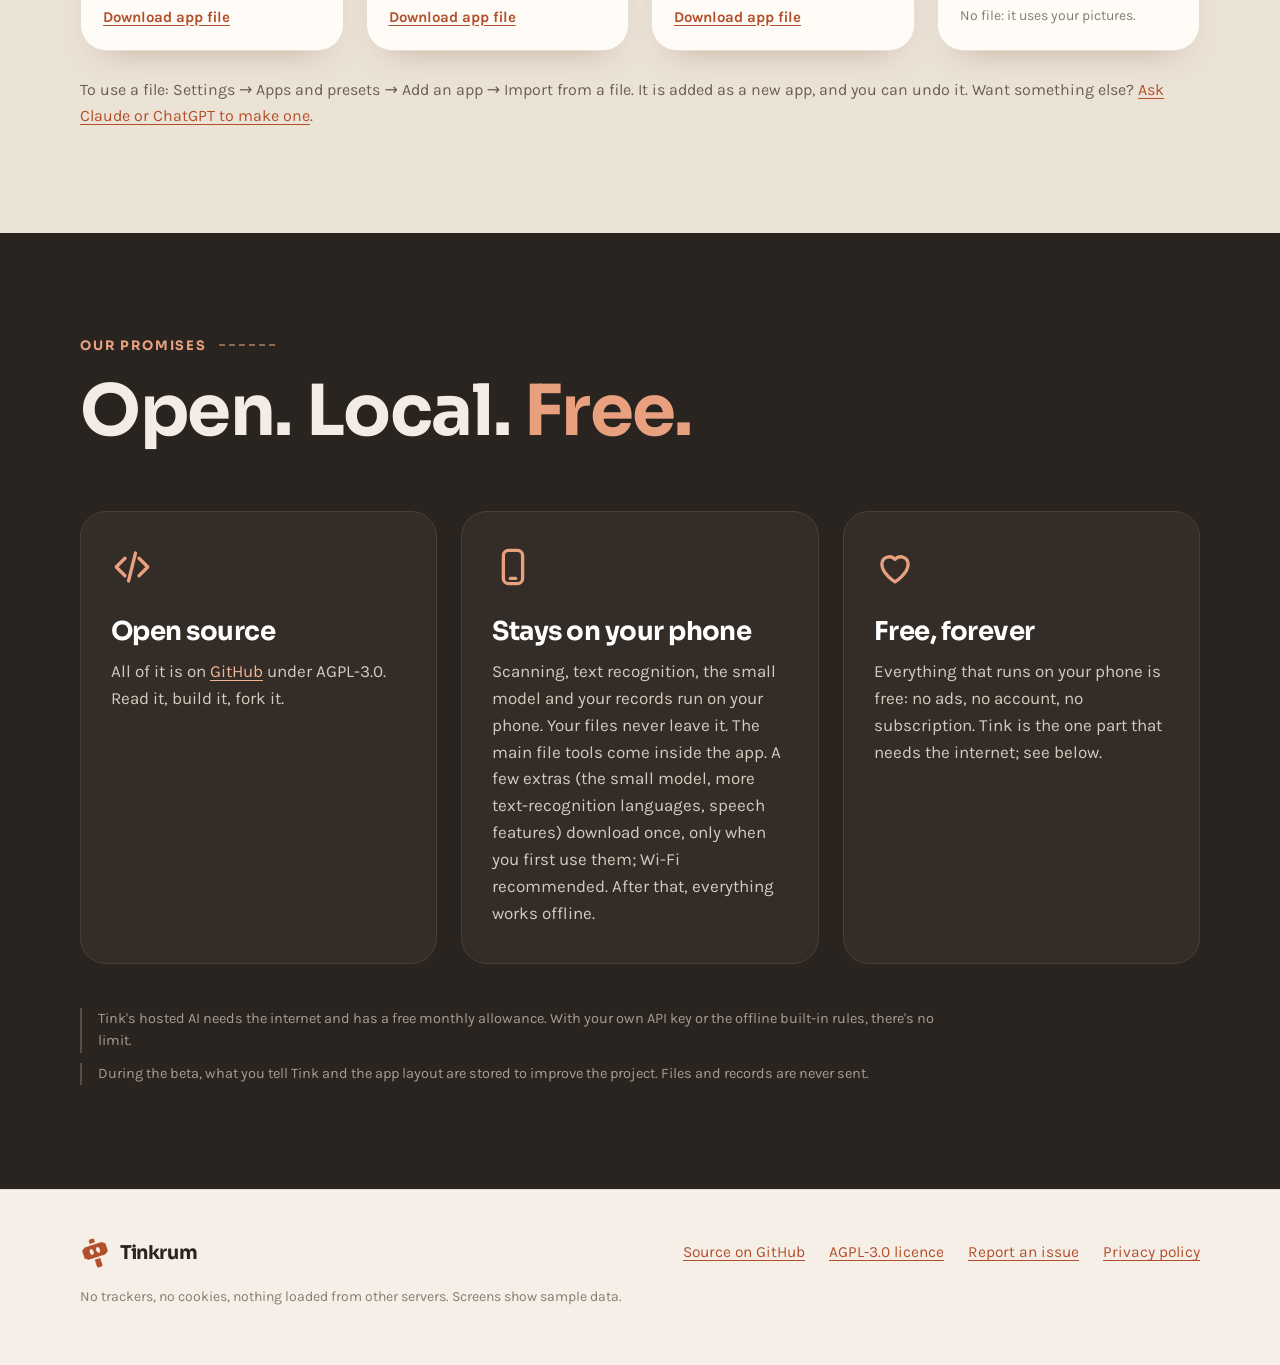
==== commit dab094a9: "Draft privacy policy page and footer link Not for publication yet: publisher name, contact, date and" ====
--- a/index.html
+++ b/index.html
@@ -8,7 +8,7 @@
   <meta name="theme-color" content="#f5efe8">
   <link rel="icon" href="assets/img/logo-mark.png" type="image/png">
   <link rel="preload" href="assets/fonts/Sora_700Bold.woff" as="font" type="font/woff" crossorigin>
-  <link rel="stylesheet" href="styles.css?v=5">
+  <link rel="stylesheet" href="styles.css?v=6">
 </head>
 <body>
 
@@ -340,6 +340,7 @@
       <a href="https://github.com/stonetech-pxia/morphing-app">Source on GitHub</a>
       <a href="https://github.com/stonetech-pxia/morphing-app/blob/main/LICENSE">AGPL-3.0 licence</a>
       <a href="https://github.com/stonetech-pxia/morphing-app/issues">Report an issue</a>
+      <a href="privacy.html">Privacy policy</a>
     </nav>
     <small>No trackers, no cookies, nothing loaded from other servers. Screens show sample data.</small>
   </div>
--- a/styles.css
+++ b/styles.css
@@ -330,3 +330,16 @@
   .pv { grid-template-columns: 1fr; }
   .pv-phone { width: min(320px, 100%); justify-self: center; }
 }
+
+/* ───────── privacy.html: a long text page ───────── */
+.legal .wrap { max-width: 46rem; }
+.legal h1 { font-size: clamp(2.2rem, 5vw, 3.4rem); margin-bottom: 24px; }
+.legal h2 { font-size: clamp(1.4rem, 2.6vw, 1.75rem); margin: 52px 0 14px; }
+.legal h3 { font-size: 19px; margin: 30px 0 10px; }
+.legal p, .legal ul { margin: 0 0 14px; }
+.legal ul { padding-left: 22px; }
+.legal li { margin-bottom: 8px; }
+.legal code { font: 400 .85em ui-monospace, 'SF Mono', Menlo, monospace; overflow-wrap: anywhere; }
+.legal .updated { color: var(--caption); font-size: 15px; }
+.legal .draft { padding: 14px 18px; border: 2px dashed var(--clay-bright); border-radius: 14px; background: var(--card); }
+.legal mark { background: #ffe08a; color: var(--ink); padding: 0 4px; border-radius: 4px; font-weight: 700; }
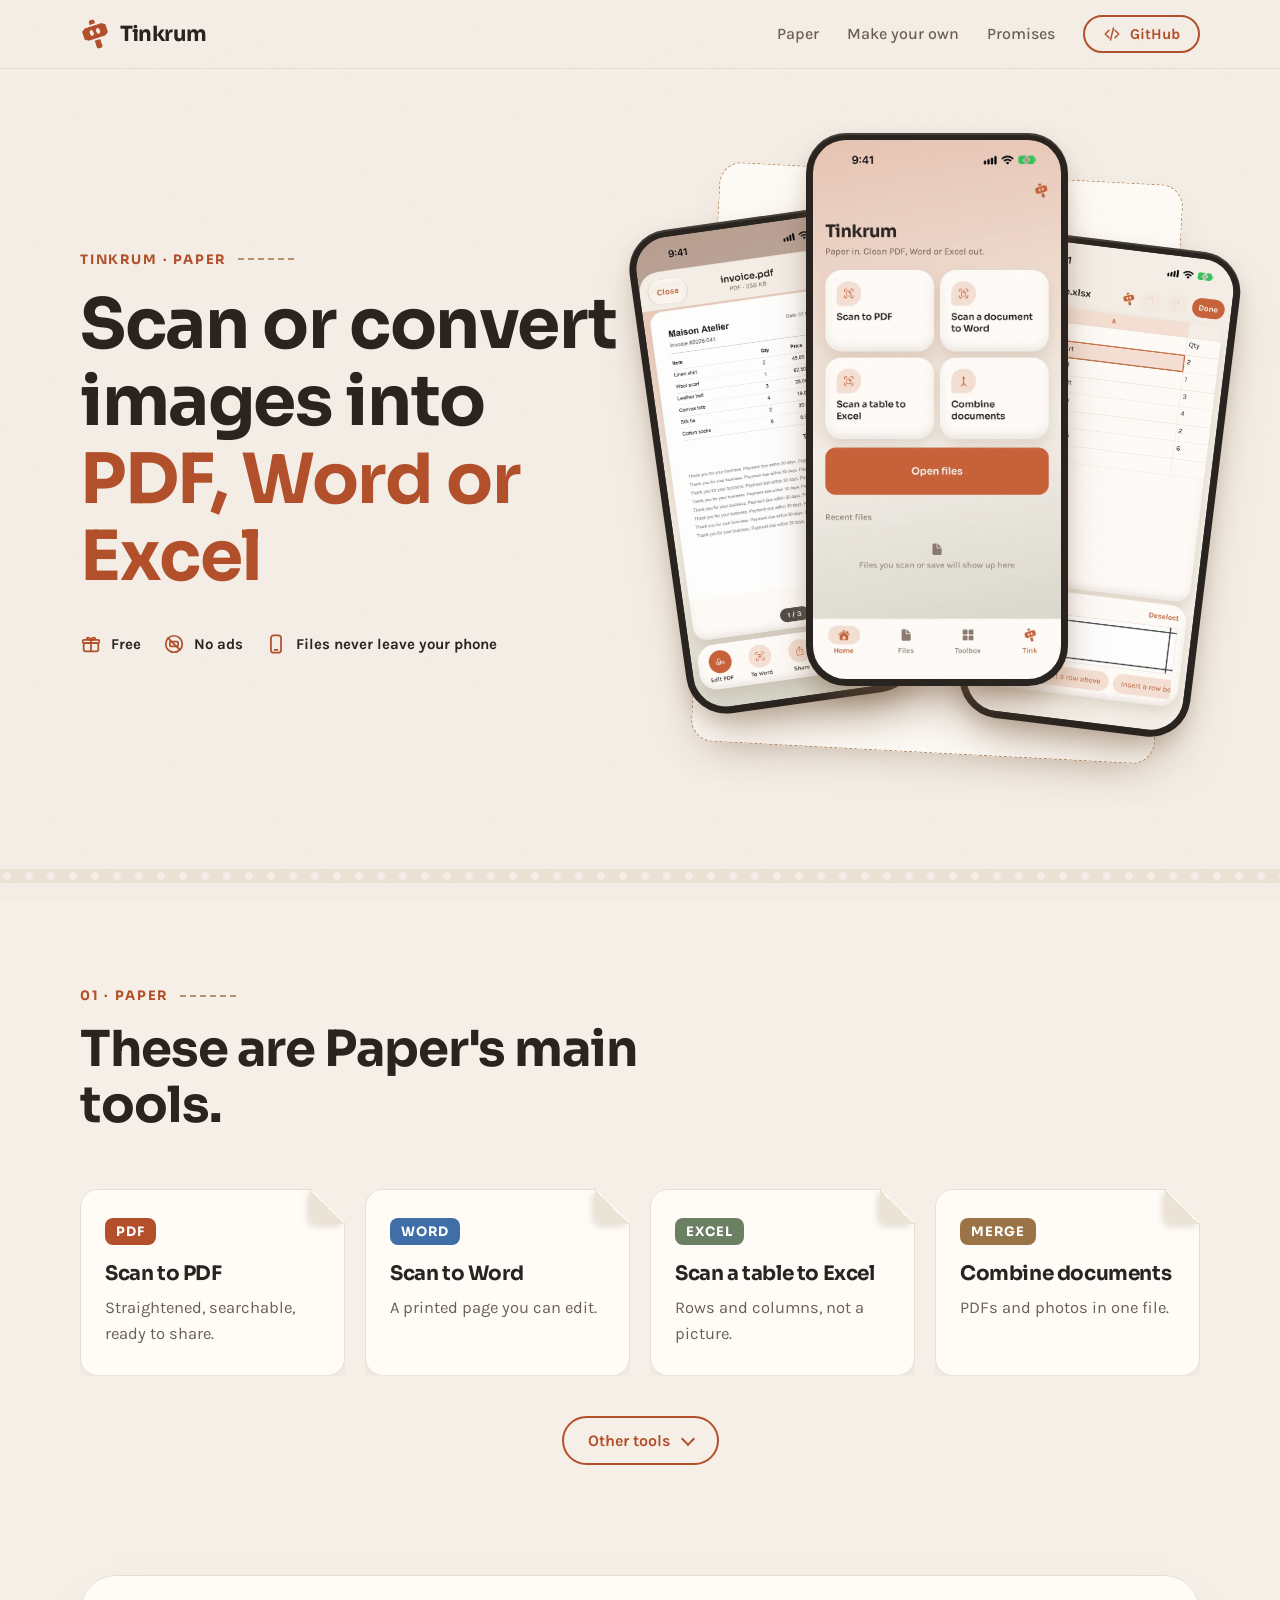
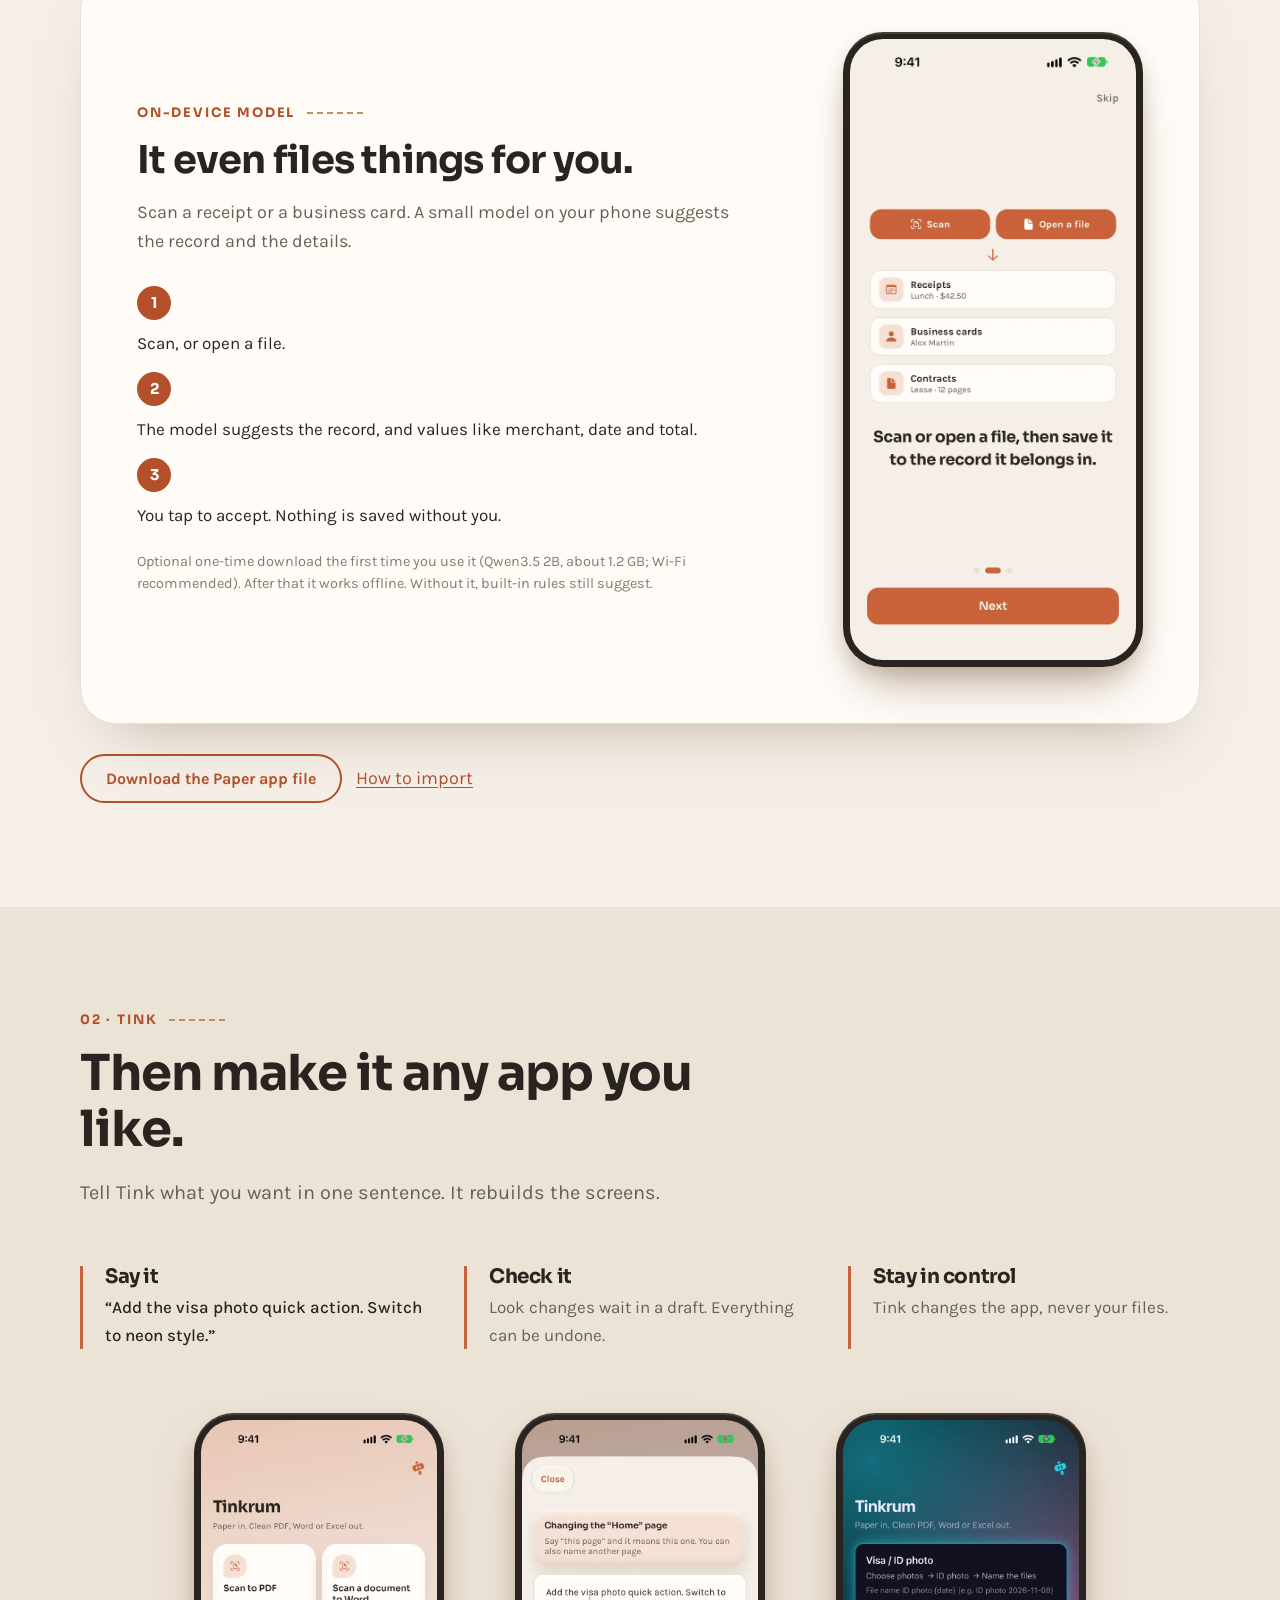
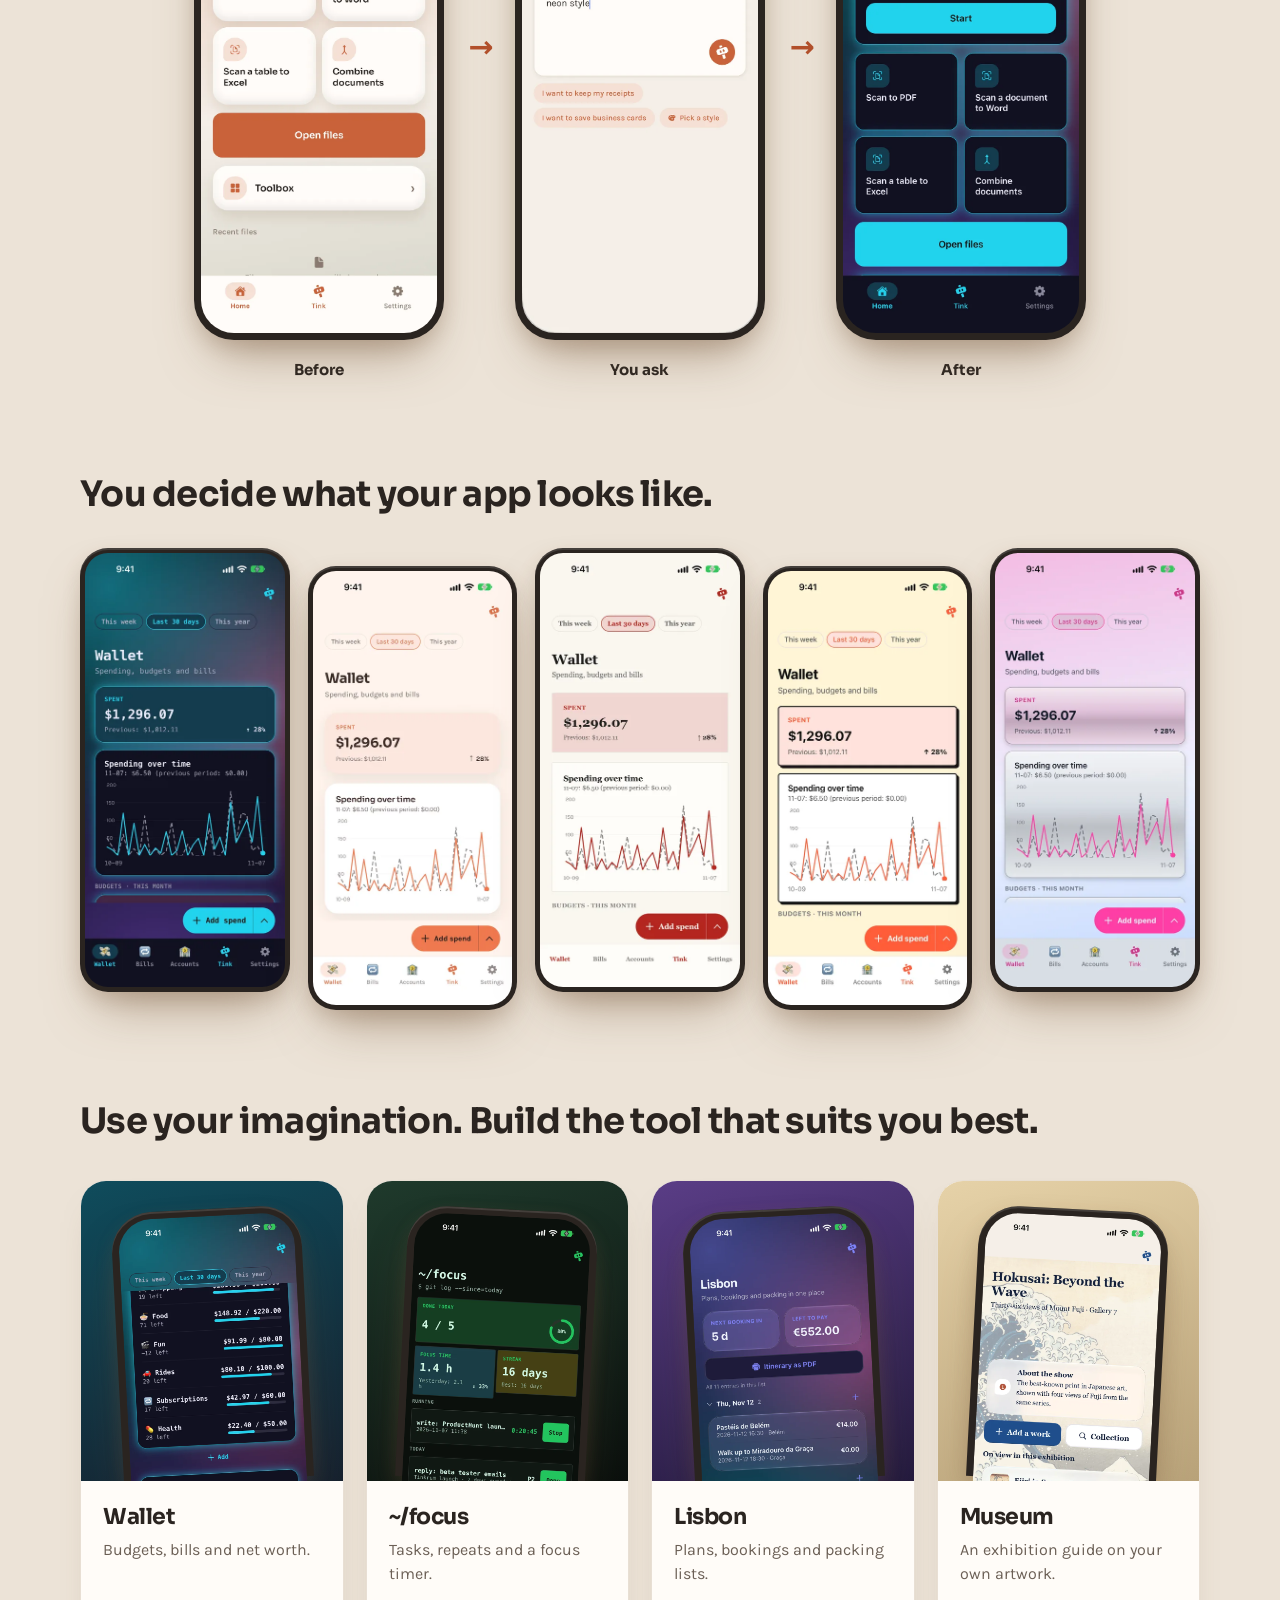
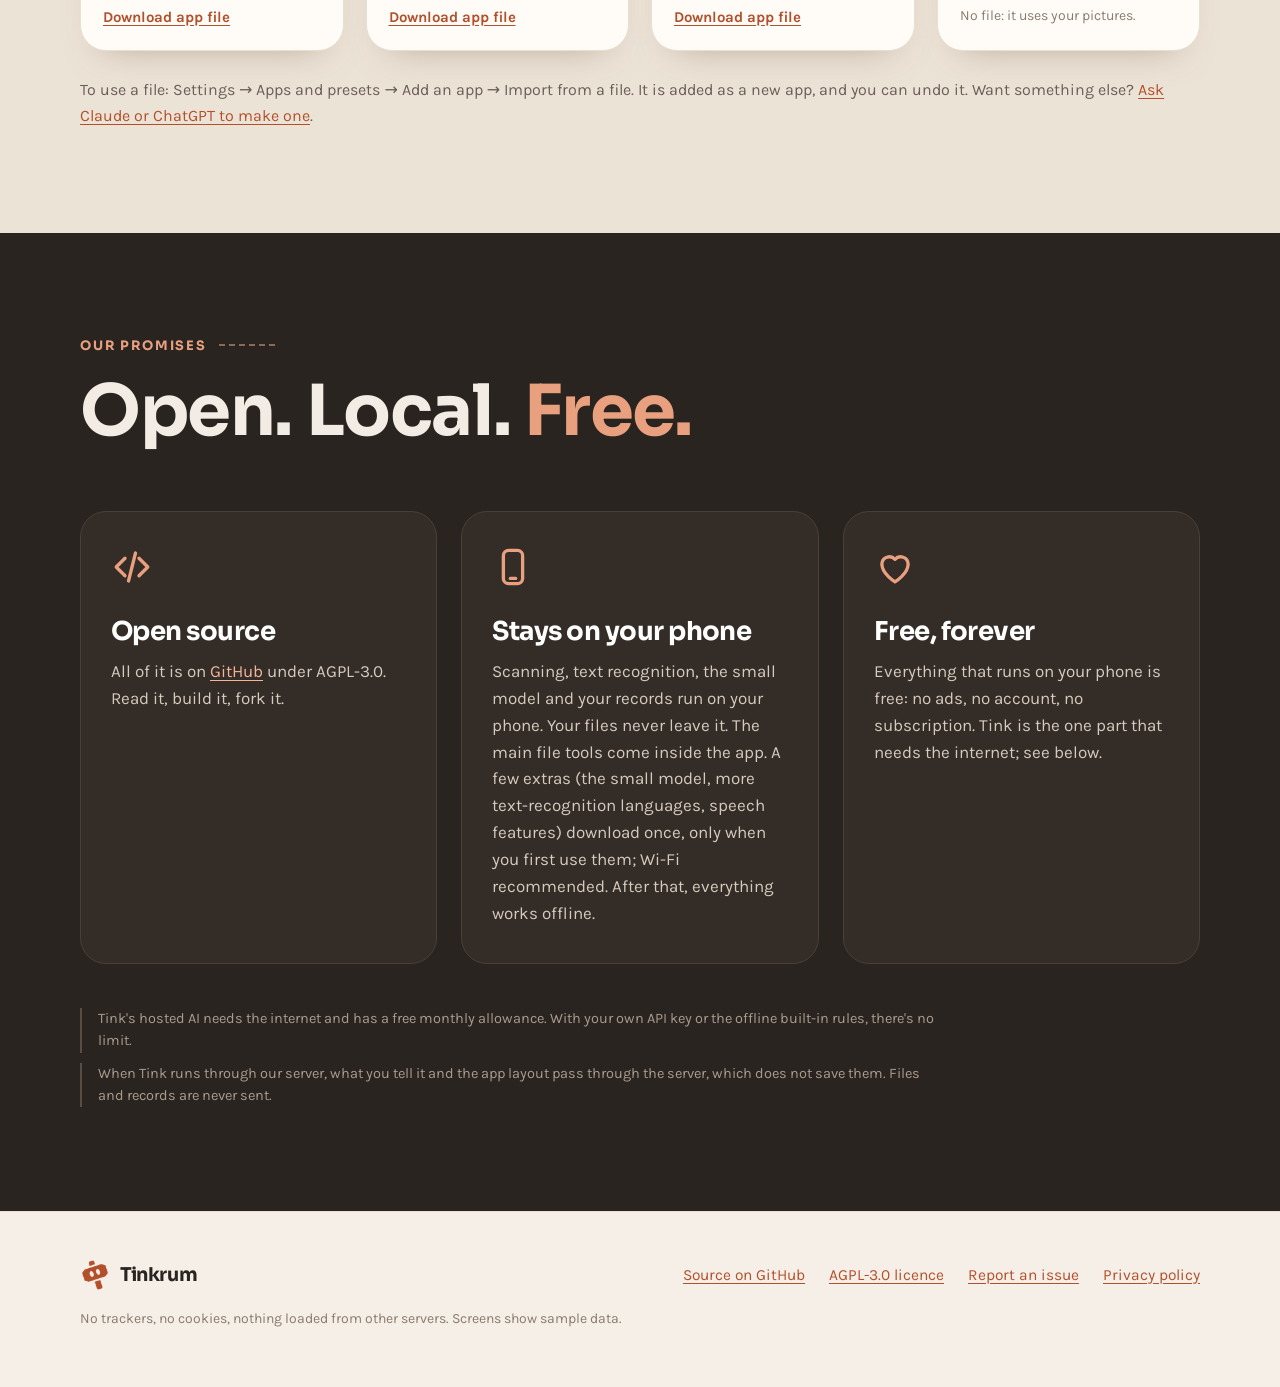
==== commit 4a771ff6: "Home page: say the server does not save what you tell Tink The line said requests are stored during " ====
--- a/index.html
+++ b/index.html
@@ -327,7 +327,7 @@
 
       <div class="notes">
         <p>Tink's hosted AI needs the internet and has a free monthly allowance. With your own API key or the offline built-in rules, there's no limit.</p>
-        <p>During the beta, what you tell Tink and the app layout are stored to improve the project. Files and records are never sent.</p>
+        <p>When Tink runs through our server, what you tell it and the app layout pass through the server, which does not save them. Files and records are never sent.</p>
       </div>
     </div>
   </section>
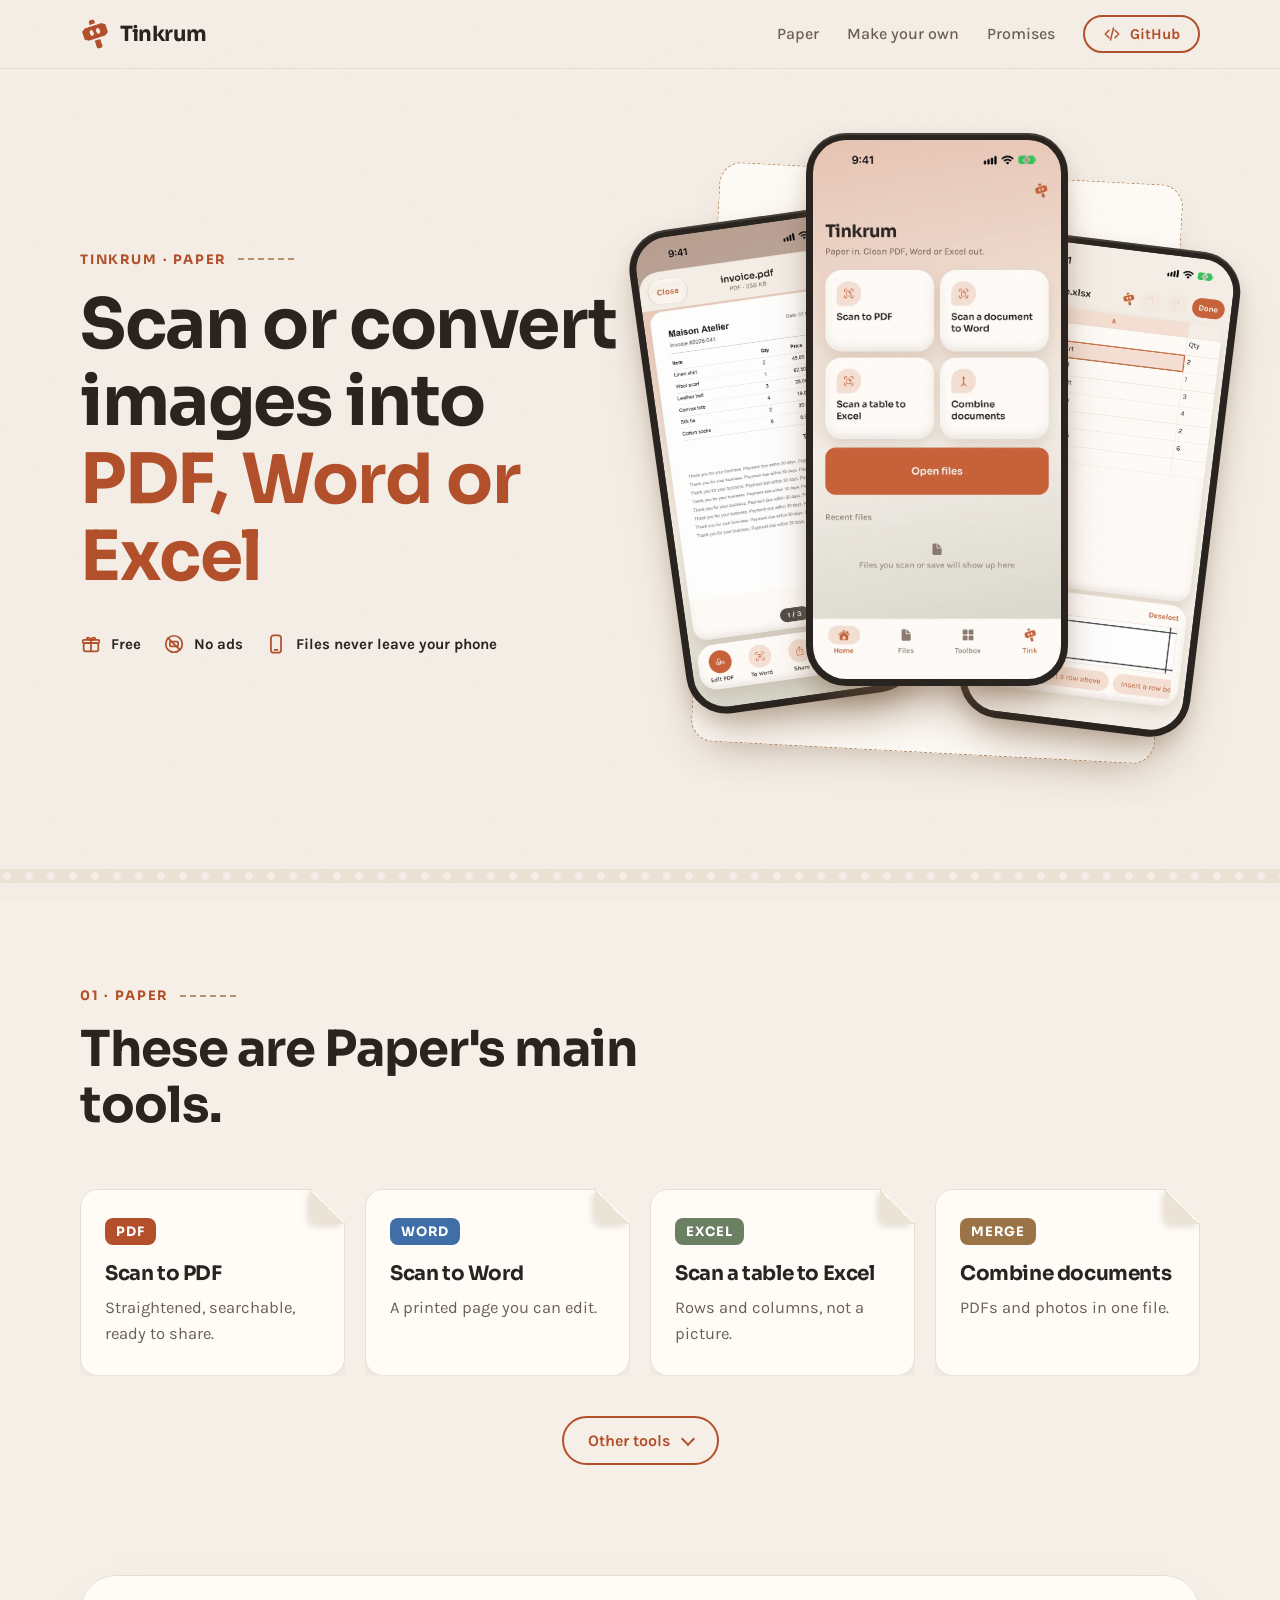
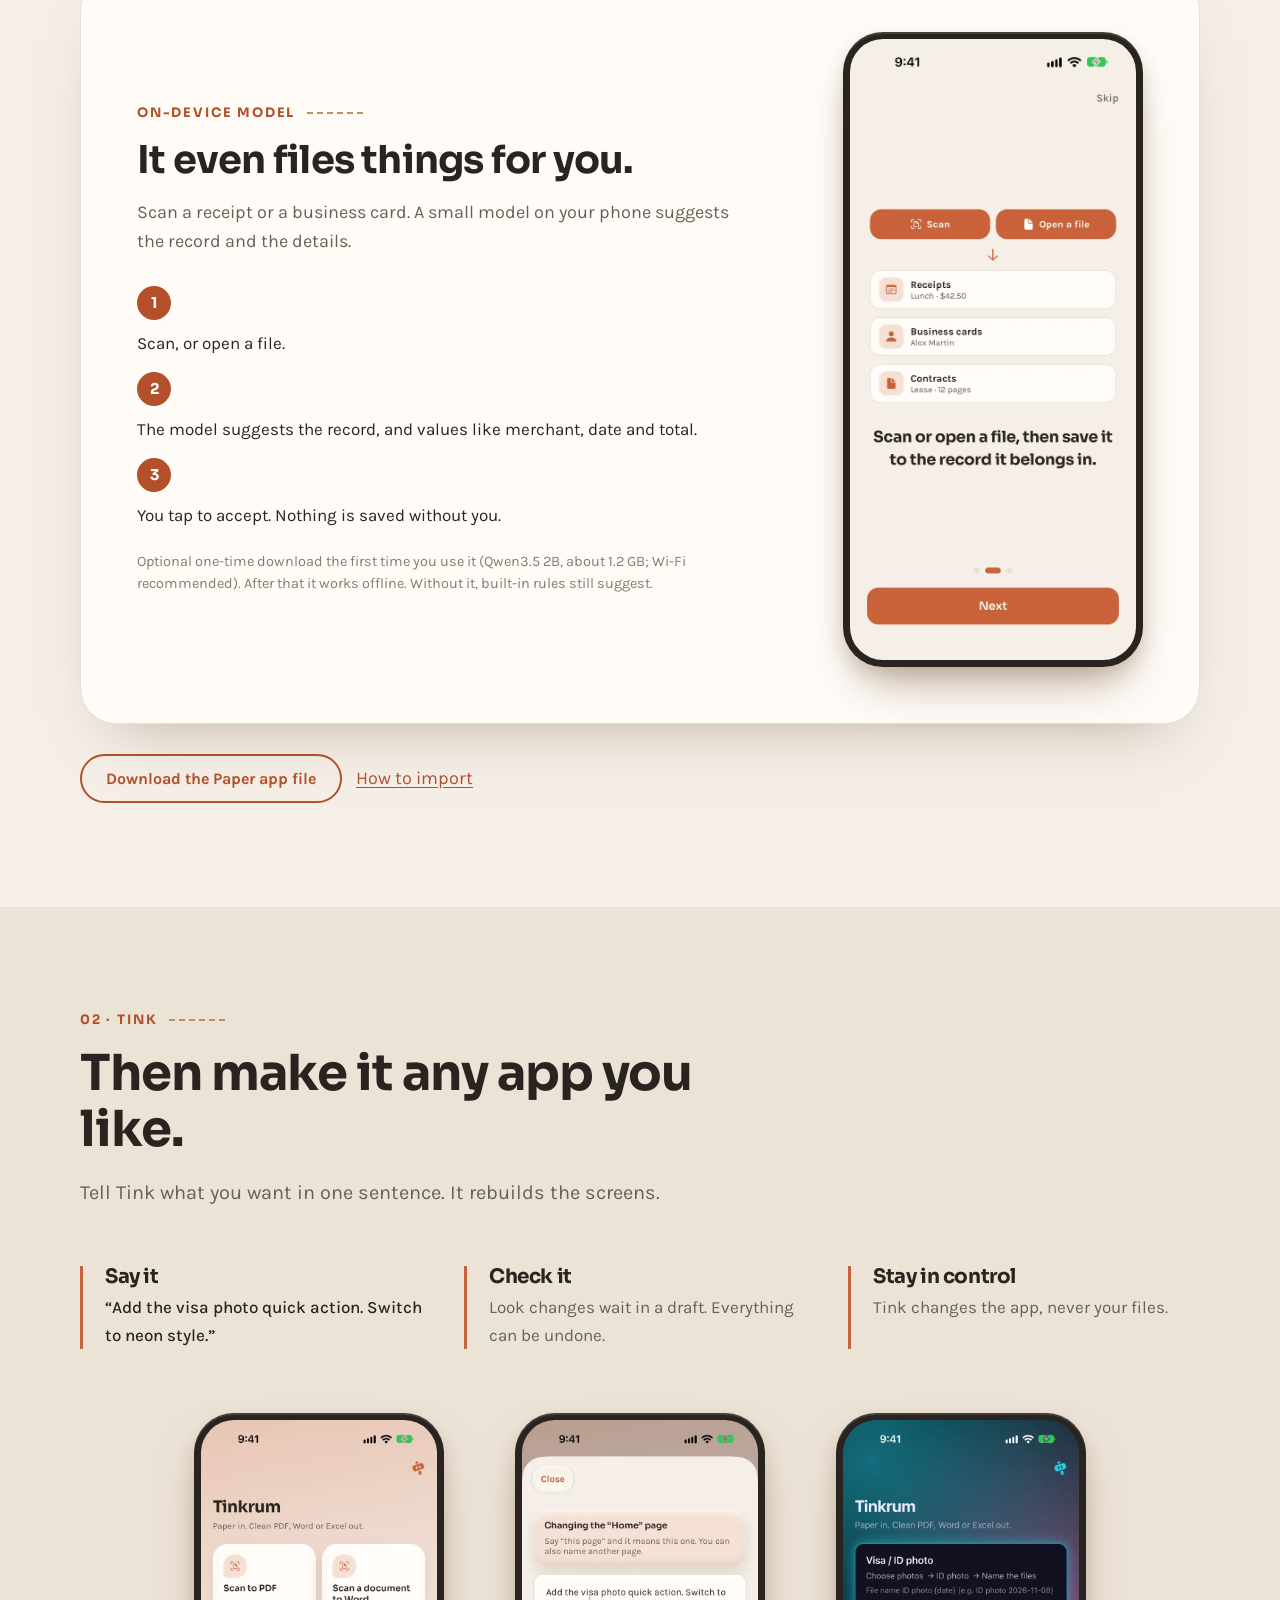
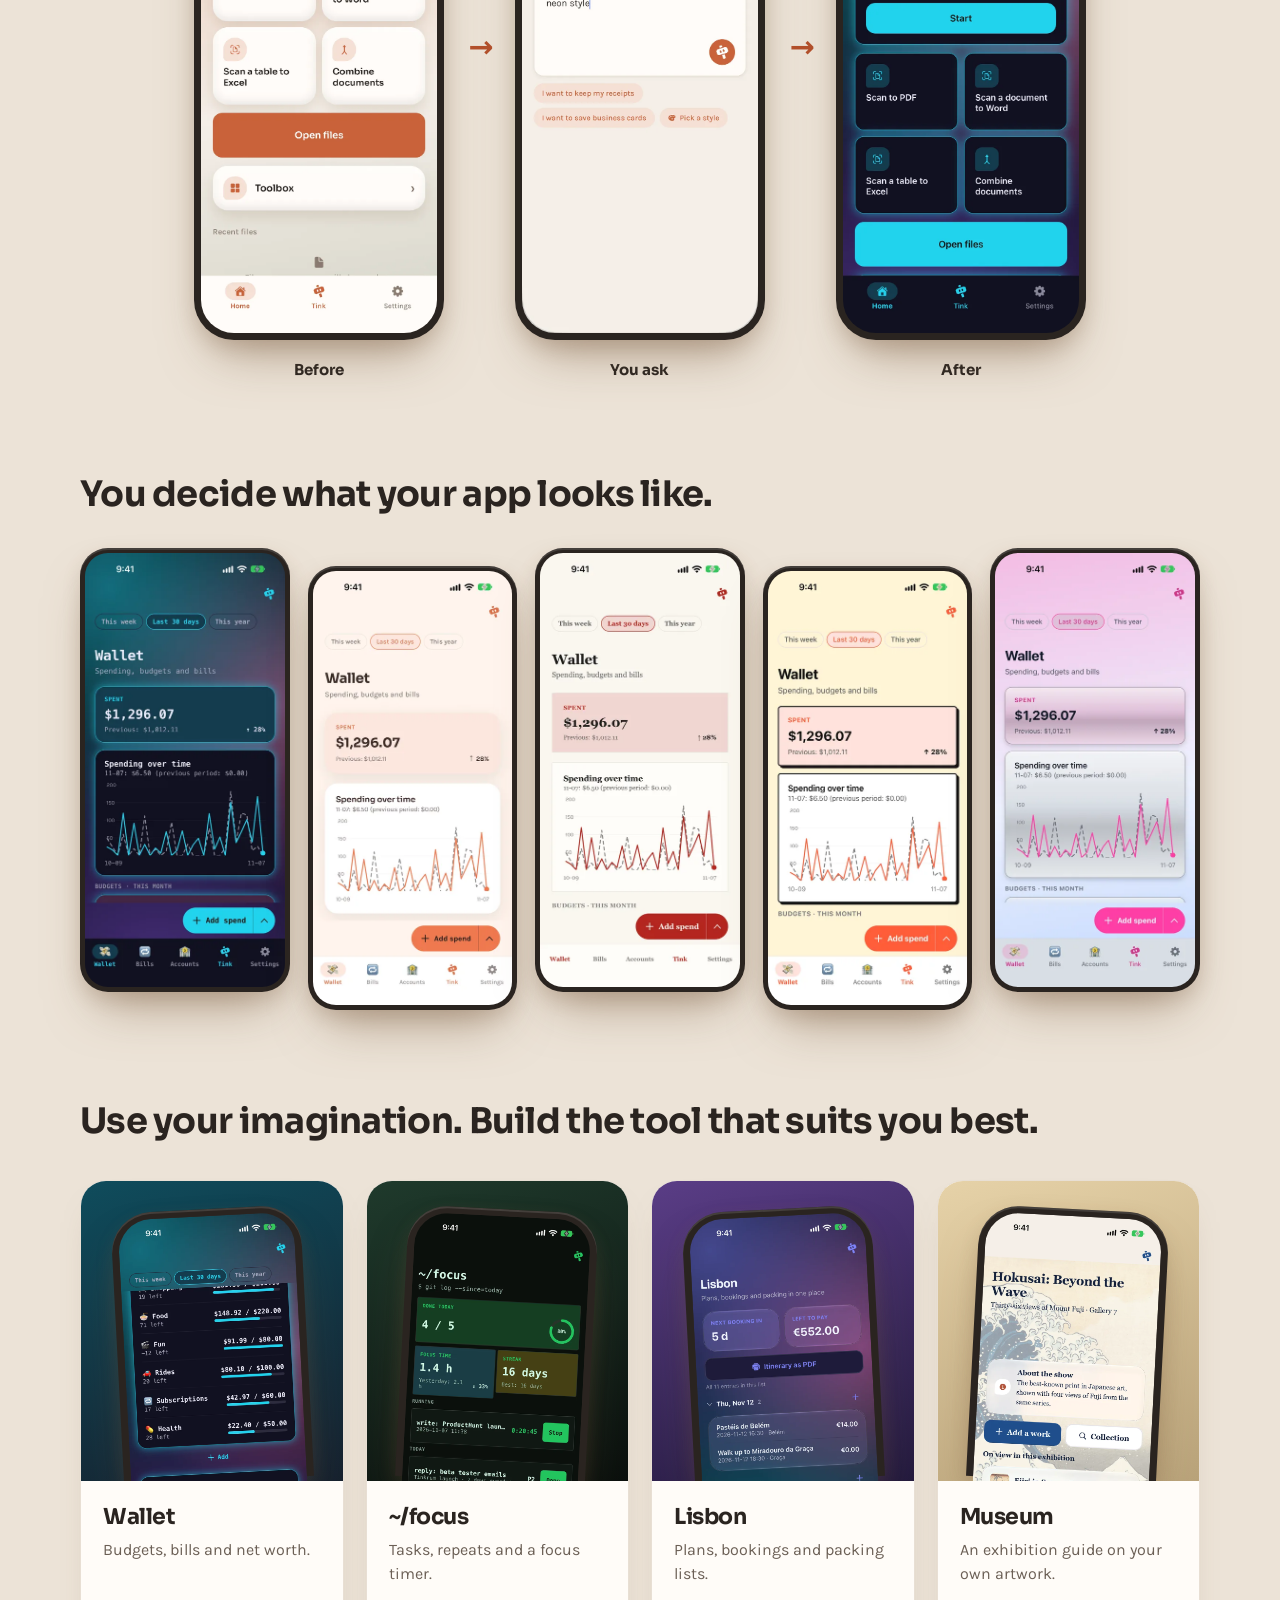
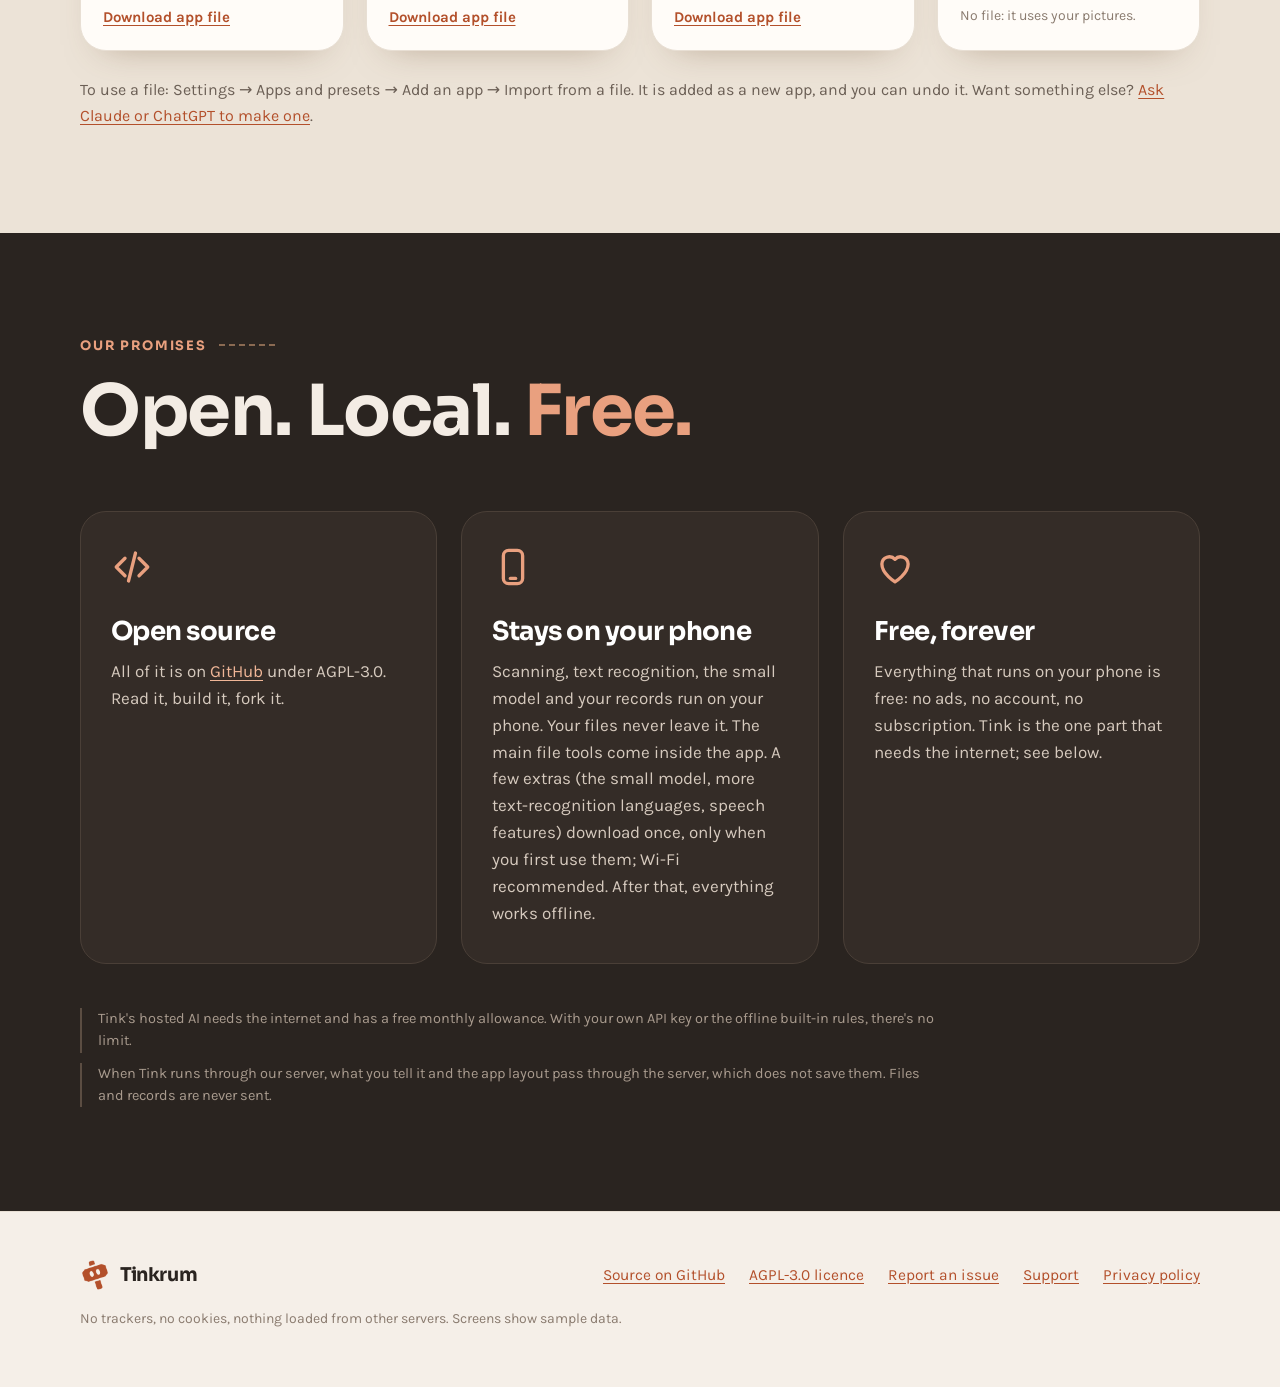
==== commit 545f1446: "Privacy policy covers iPhone and the permission dialog; add a support page Co-Authored-By: Claude So" ====
--- a/index.html
+++ b/index.html
@@ -8,7 +8,7 @@
   <meta name="theme-color" content="#f5efe8">
   <link rel="icon" href="assets/img/logo-mark.png" type="image/png">
   <link rel="preload" href="assets/fonts/Sora_700Bold.woff" as="font" type="font/woff" crossorigin>
-  <link rel="stylesheet" href="styles.css?v=6">
+  <link rel="stylesheet" href="styles.css?v=7">
 </head>
 <body>
 
@@ -340,6 +340,7 @@
       <a href="https://github.com/stonetech-pxia/morphing-app">Source on GitHub</a>
       <a href="https://github.com/stonetech-pxia/morphing-app/blob/main/LICENSE">AGPL-3.0 licence</a>
       <a href="https://github.com/stonetech-pxia/morphing-app/issues">Report an issue</a>
+      <a href="support.html">Support</a>
       <a href="privacy.html">Privacy policy</a>
     </nav>
     <small>No trackers, no cookies, nothing loaded from other servers. Screens show sample data.</small>
--- a/styles.css
+++ b/styles.css
@@ -341,5 +341,3 @@
 .legal li { margin-bottom: 8px; }
 .legal code { font: 400 .85em ui-monospace, 'SF Mono', Menlo, monospace; overflow-wrap: anywhere; }
 .legal .updated { color: var(--caption); font-size: 15px; }
-.legal .draft { padding: 14px 18px; border: 2px dashed var(--clay-bright); border-radius: 14px; background: var(--card); }
-.legal mark { background: #ffe08a; color: var(--ink); padding: 0 4px; border-radius: 4px; font-weight: 700; }
